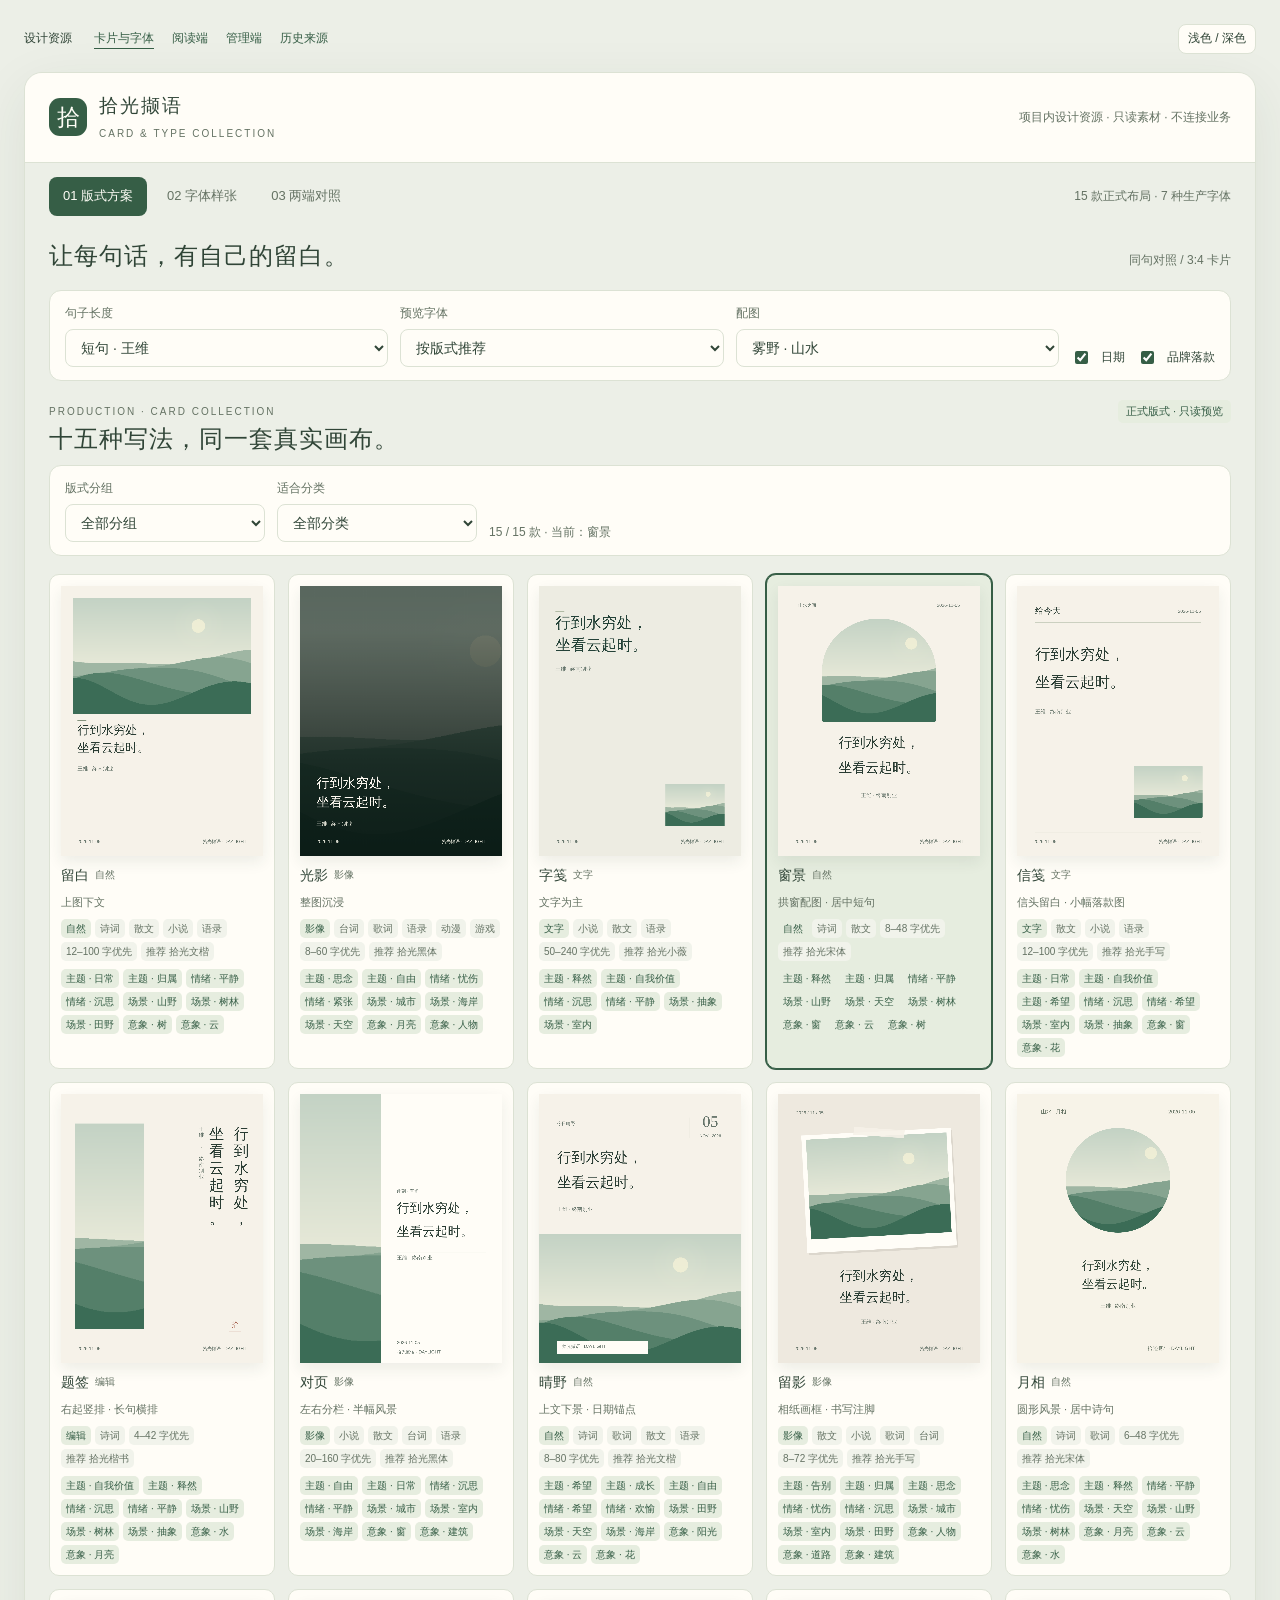
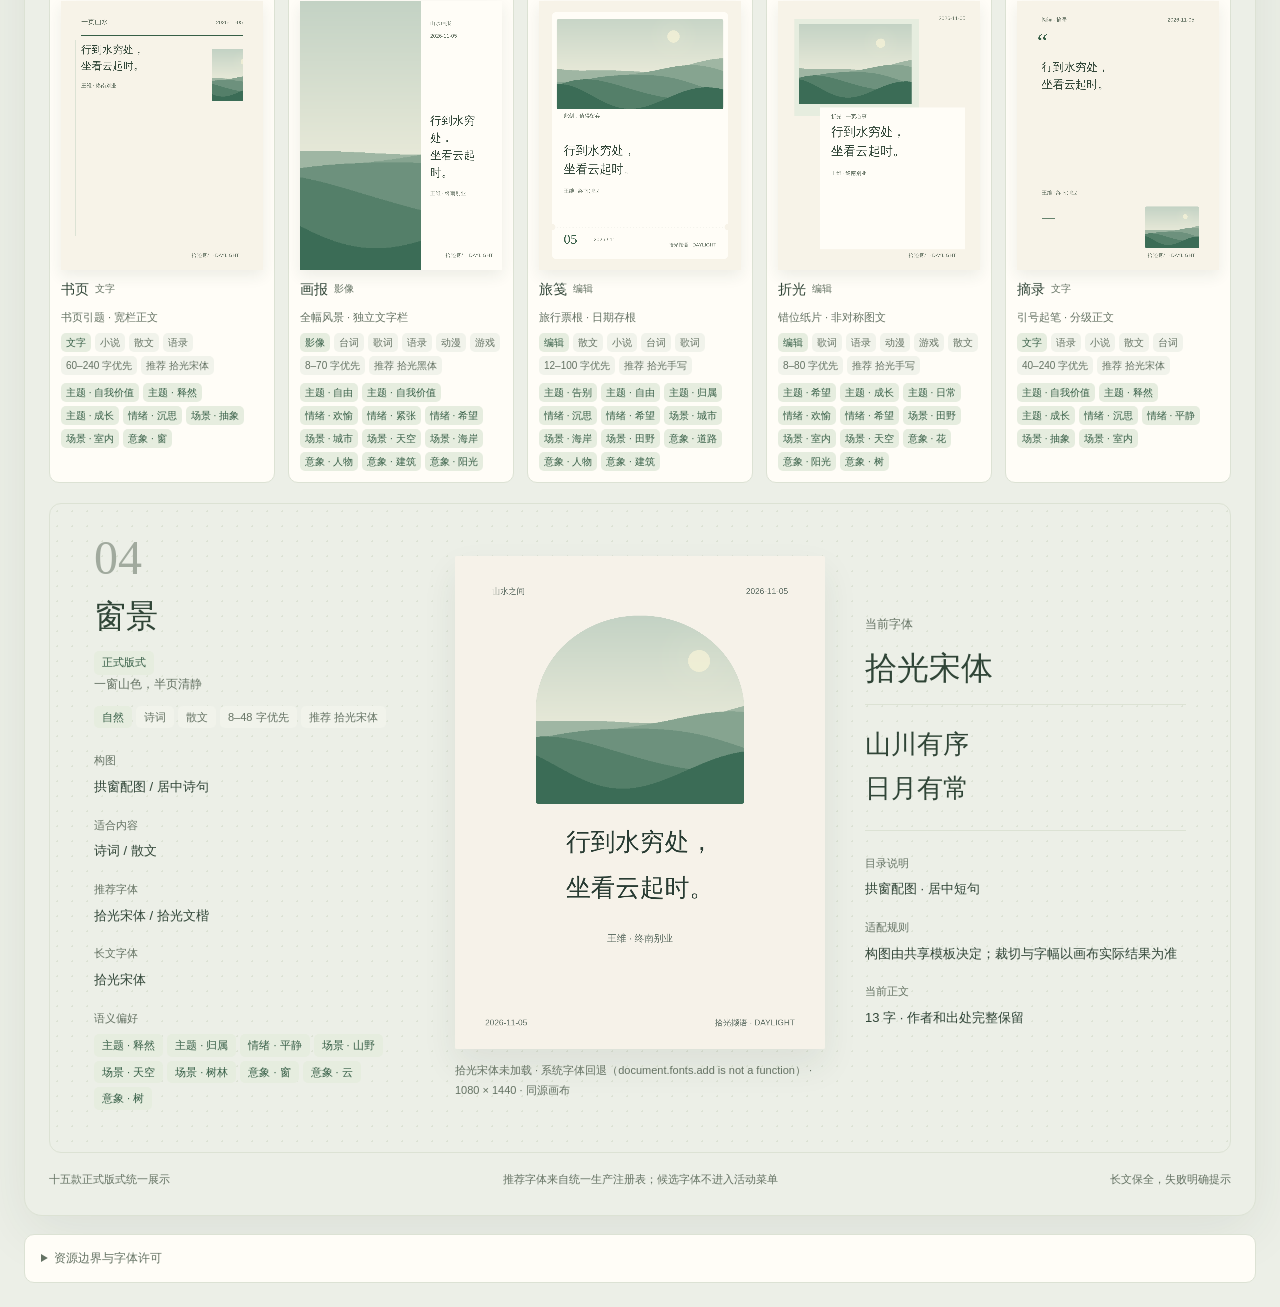
==== prototype/cards.html @ fc888579 "Public package 8187a8d56717ee8cdb8d5577cdbd2e4c9de4f782160671429668d35ee10bed91" ====
<!doctype html>
<html lang="zh-CN" data-theme="light">
<head>
<meta charset="utf-8">
<meta name="viewport" content="width=device-width,initial-scale=1">
<title>拾光撷语 · 卡片与字体设计资源</title>
<link rel="stylesheet" href="./shared/design.css">
<script type="module" src="./cards.js"></script>
</head>
<body>
<nav class="resource-nav" aria-label="项目设计资源"><strong>设计资源</strong><a href="./cards.html" aria-current="page">卡片与字体</a><a href="./reader.html">阅读端</a><a href="./studio.html">管理端</a><a href="#archive">历史来源</a><button class="theme-button" data-theme-toggle aria-pressed="false">浅色 / 深色</button></nav>
<main class="resource-frame" id="card-library">
<header class="resource-header"><div class="brand"><span class="mark" aria-hidden="true">拾</span><div><h1>拾光撷语</h1><small>CARD & TYPE COLLECTION</small></div></div><span class="caption">项目内设计资源 · 只读素材 · 不连接业务</span></header>
<nav class="resource-tabs" role="tablist" aria-label="卡片设计预览">
<button id="tab-layouts" type="button" role="tab" aria-selected="true" aria-controls="pane-layouts" data-pane="layouts">01 版式方案</button>
<button id="tab-fonts" type="button" role="tab" aria-selected="false" aria-controls="pane-fonts" data-pane="fonts">02 字体样张</button>
<button id="tab-sync" type="button" role="tab" aria-selected="false" aria-controls="pane-sync" data-pane="sync">03 两端对照</button>
<span class="caption" data-count>正在读取共享目录…</span>
</nav>
<section class="pane" id="pane-layouts" role="tabpanel" aria-labelledby="tab-layouts">
<div class="section-heading"><h2>让每句话，有自己的留白。</h2><span class="caption">同句对照 / 3:4 卡片</span></div>
<div class="toolbar"><label class="field">句子长度<select data-sample aria-label="版式预览句子"></select></label><label class="field">预览字体<select data-font aria-label="版式预览字体"></select></label><label class="field">配图<select data-art aria-label="版式预览配图"><option value="mist">雾野 · 山水</option><option value="sea">海风 · 晨光</option><option value="dusk">暮色 · 远山</option><optgroup label="共享图库（已审核）" data-art-library></optgroup></select></label><label class="row small"><input data-option="showDate" type="checkbox" checked>日期</label><label class="row small"><input data-option="showBrand" type="checkbox" checked>品牌落款</label></div>
<div class="section-heading collection-heading"><div><span class="eyebrow">PRODUCTION · CARD COLLECTION</span><h2>十五种写法，同一套真实画布。</h2></div><span class="tag">正式版式 · 只读预览</span></div>
<div class="toolbar collection-filters"><label class="field">版式分组<select data-group aria-label="按版式分组筛选"><option value="">全部分组</option><option value="text">文字</option><option value="nature">自然</option><option value="imagery">影像</option><option value="editorial">编辑</option></select></label><label class="field">适合分类<select data-category aria-label="按内容分类筛选"></select></label><span class="caption" data-collection-summary role="status"></span></div>
<div class="layout-overview" role="group" aria-label="全部正式卡片版式" data-layout-overview></div>
<div class="layout-stage"><section class="layout-spec" data-spec></section><figure><canvas class="preview-canvas" data-main-canvas width="1080" height="1440" role="img" aria-label="当前版式的同源画布预览"></canvas><figcaption class="preview-status" data-main-status role="status" aria-live="polite"></figcaption></figure><aside class="layout-spec" data-fit></aside></div>
<div class="note-strip"><span>十五款正式版式统一展示</span><span>推荐字体来自统一生产注册表；候选字体不进入活动菜单</span><span>长文保全，失败明确提示</span></div>
</section>
<section class="pane" id="pane-fonts" role="tabpanel" aria-labelledby="tab-fonts" hidden>
<div class="section-heading"><h2>字体不求多，气质要分明。</h2><span class="caption" data-font-count>原有字体与本轮新增</span></div>
<div class="font-grid" data-font-grid></div><p class="preview-status" data-sample-status role="status" aria-live="polite">正在加载统一生产 TTF 字样…</p>
<div class="notice">生产TTF随附完整 OFL 许可和版权。禁止单独售卖字体；再分发须附许可，改作字体须遵守保留名称条件。字体样张与卡片预览使用同一生产资源，加载失败与缺字回退会明确提示。</div>
</section>
<section class="pane" id="pane-sync" role="tabpanel" aria-labelledby="tab-sync" hidden>
<div class="section-heading"><h2>一套参数，放到两端看。</h2><span class="caption">同一句 · 同一版式 · 同一字体</span></div>
<div class="sync-grid"><section class="sync-admin"><div class="sync-head"><strong>内容工作台 / 卡片详情</strong><span class="muted">设计态 · 内存预览</span></div><div class="sync-body"><figure><canvas class="preview-canvas" data-admin-canvas width="1080" height="1440" role="img" aria-label="管理端同源卡片预览"></canvas><figcaption class="preview-status" data-admin-status role="status"></figcaption></figure><div class="sync-options"><div class="inspector-tabs"><span>内容</span><span class="active">版式</span><span>配图</span><span>标签</span></div><label class="field">卡片版式<select data-layout aria-label="同步预览版式"></select></label><label class="field">字体<select data-font aria-label="同步预览字体"></select></label><label class="field">句子<select data-sample aria-label="同步预览句子"></select></label><label class="field">配图<select data-art aria-label="同步预览配图"><option value="mist">雾野 · 山水</option><option value="sea">海风 · 晨光</option><option value="dusk">暮色 · 远山</option><optgroup label="共享图库（已审核）" data-art-library></optgroup></select></label><p class="caption" data-pairing></p></div></div><div class="sync-footer"><span>同一浏览器绘图器 · 不代替真机验收</span><a href="./reader.html">打开完整阅读端设计 →</a></div></section><section><div class="sync-phone"><div class="phone-top"><span>09:41</span><span aria-hidden="true">▥　▰</span></div><div class="row between"><span class="phone-brand">拾光撷语</span><span class="capsule" aria-label="微信菜单示意">···　◉</span></div><canvas class="preview-canvas" data-reader-canvas width="1080" height="1440" role="img" aria-label="阅读端制卡同源预览"></canvas><p class="caption">制卡面板效果对照</p><div class="row between"><a href="./reader.html?sheet=dates">翻到某一天</a><a href="./reader.html?sheet=export">保存卡片</a></div></div><p class="preview-status" data-reader-status role="status"></p></section></div>
</section>
<p class="notice" id="load-error" role="alert" hidden></p>
</main>
<footer class="archive-note" id="archive"><details><summary>资源边界与字体许可</summary><p>版式、活动字体与批准配图来自统一清单。字体样张和卡片预览使用同一生产TTF字节；许可入口随字体清单生成。候选字体、历史WOFF样张和提案保留在本地归档，不进入公开活动包。</p><p>所有交互只改变页面内存；不连接后台，不包含账号设置或私有来源路径，也不执行真实发布。实际导出仍需在小程序和后台分别验收。</p></details></footer>
</body>
</html>
---- prototype/shared/design.css ----
:root{color-scheme:light;--page:#ecefe7;--panel:#fffdf7;--paper:#f7f3e8;--soft:#f1f3eb;--ink:#304537;--sub:#647263;--line:#dce2d4;--green:#365e46;--on:#fffef7;--tint:#e6eddf;--seal:#9b5645;--shadow:#29402e15;font-family:-apple-system,BlinkMacSystemFont,"Segoe UI","Microsoft YaHei",sans-serif;color:var(--ink);background:var(--page)}:root[data-theme=dark]{color-scheme:dark;--page:#17211c;--panel:#26342b;--paper:#2d392f;--soft:#304033;--ink:#e3e9da;--sub:#b8c5b1;--line:#4b5b4b;--green:#b4d0ae;--on:#203c2a;--tint:#374c37;--seal:#e9b298;--shadow:#00000040}*{box-sizing:border-box}[hidden]{display:none!important}body{margin:0;padding:24px;font-size:14px;line-height:1.6}h1,h2,h3,p,figure{margin:0}button,input,select,textarea{font:inherit;color:inherit}button,a,input,select,textarea{touch-action:manipulation}button{cursor:pointer}button:disabled{cursor:not-allowed;opacity:.55}a{color:var(--green)}button:focus-visible,a:focus-visible,input:focus-visible,textarea:focus-visible,select:focus-visible,summary:focus-visible{outline:2px solid var(--green);outline-offset:3px}button,input,select,textarea{border:1px solid var(--line);border-radius:8px;background:var(--panel)}button{padding:8px 13px;min-height:37px}input,select,textarea{padding:9px 11px;min-width:0}textarea{resize:vertical;line-height:1.8;width:100%}input[type=checkbox]{accent-color:var(--green)}.primary{background:var(--green);border-color:var(--green);color:var(--on)}.quiet{border-color:transparent;background:transparent;color:var(--green)}.muted,.caption{color:var(--sub);font-size:12px}.small{font-size:12px}.eyebrow{font-size:10px;letter-spacing:2px;color:var(--sub)}.row{display:flex;gap:10px;align-items:center;flex-wrap:wrap}.between{justify-content:space-between}.field{display:grid;gap:6px;color:var(--sub);font-size:12px;min-width:0}.field input,.field textarea,.field select{color:var(--ink);width:100%;font-size:14px}.field-pair{display:grid;grid-template-columns:1fr 1fr;gap:12px}.tag{display:inline-flex;padding:3px 8px;border-radius:5px;background:var(--tint);color:var(--green);font-size:11px}.tag.historical{background:var(--soft);color:var(--sub)}.resource-nav{display:flex;gap:18px;align-items:center;flex-wrap:wrap;max-width:1440px;margin:0 auto 18px;font-size:12px}.resource-nav strong{font-weight:500;margin-right:4px}.resource-nav a{text-decoration:none}.resource-nav a[aria-current=page]{text-decoration:underline;text-underline-offset:6px}.resource-nav .theme-button{margin-left:auto;font-size:12px;min-height:30px;padding:3px 9px}.resource-frame{max-width:1440px;margin:0 auto;border:1px solid var(--line);border-radius:18px;background:var(--page);overflow:hidden;box-shadow:0 16px 55px var(--shadow)}.resource-header{display:flex;justify-content:space-between;align-items:center;gap:18px;flex-wrap:wrap;padding:18px 24px;background:var(--panel);border-bottom:1px solid var(--line)}.brand{display:flex;gap:12px;align-items:center}.mark{width:38px;height:38px;display:grid;place-items:center;border-radius:11px;background:var(--green);color:var(--on);font:23px Georgia,"SimSun",serif}.brand h1{font-size:19px;letter-spacing:2px;font-weight:500}.brand small{font-size:10px;letter-spacing:2px;color:var(--sub)}.resource-tabs{display:flex;gap:6px;align-items:center;padding:14px 24px 0;flex-wrap:wrap}.resource-tabs button{background:transparent;border-color:transparent;color:var(--sub);font-size:13px}.resource-tabs button[aria-selected=true]{background:var(--green);color:var(--on)}.resource-tabs .caption{margin-left:auto}.pane{padding:22px 24px 26px}.section-heading{display:flex;align-items:baseline;justify-content:space-between;gap:14px;flex-wrap:wrap;margin-bottom:16px}.section-heading h2{font:500 24px/1.5 Georgia,"Songti SC","SimSun",serif;letter-spacing:1px}.toolbar{display:flex;align-items:end;gap:12px;flex-wrap:wrap;padding:13px 15px;margin:0 0 18px;border:1px solid var(--line);border-radius:12px;background:var(--panel)}.toolbar .field{flex:1 1 160px}.layout-choices{display:flex;gap:7px;flex-wrap:wrap;margin-bottom:16px}.layout-choices button{display:flex;align-items:center;gap:7px;padding:7px 11px;font-size:13px}.layout-choices button[aria-pressed=true]{border-color:var(--green);background:var(--tint);box-shadow:0 0 0 1px var(--green)}.layout-choices small{font-size:10px;color:var(--sub)}.layout-stage{display:grid;grid-template-columns:minmax(180px,1fr) minmax(240px,370px) minmax(180px,1fr);gap:40px;align-items:center;padding:30px 44px;background-image:radial-gradient(var(--line) 1px,transparent 1px);background-size:15px 15px;min-height:590px;border:1px solid var(--line);border-radius:12px}.spec-index{font:48px/1 Georgia,serif;color:var(--sub);opacity:.55}.layout-spec h3{font:32px/1.5 Georgia,"SimSun",serif;margin:10px 0}.layout-spec dl{display:grid;gap:7px;margin:24px 0 0}.layout-spec dt{font-size:11px;color:var(--sub)}.layout-spec dd{margin:0 0 12px;font-size:13px}.preview-canvas{display:block;width:100%;height:auto;aspect-ratio:3/4;background:var(--paper);box-shadow:0 16px 35px var(--shadow);border-radius:2px}.preview-canvas[data-render-state=error]{outline:1px dashed var(--seal)}.preview-status{font-size:11px;color:var(--sub);line-height:1.8;margin-top:12px;min-height:20px;overflow-wrap:anywhere}.spec-font{font:26px/1.7 Georgia,"SimSun",serif;padding:18px 0;border-block:1px solid var(--line);margin:12px 0 20px}.note-strip{display:flex;gap:22px;justify-content:space-between;flex-wrap:wrap;font-size:11px;color:var(--sub);margin-top:18px}.font-grid{display:grid;grid-template-columns:repeat(2,minmax(0,1fr));gap:16px}.font-tile{display:block;text-align:left;background:var(--panel);border:1px solid var(--line);border-radius:12px;padding:20px 22px}.font-tile.selected{border-color:var(--green);background:var(--tint)}.font-title{display:flex;justify-content:space-between;align-items:center;gap:10px}.font-title h3{font-size:16px;font-weight:500}.font-line{font-size:29px;line-height:1.8;margin:18px 0}.font-bottom{display:flex;gap:12px;align-items:center;justify-content:space-between;flex-wrap:wrap}.font-bottom button{font-size:12px}.sync-grid{display:grid;grid-template-columns:minmax(0,1.6fr) minmax(280px,.8fr);gap:25px;align-items:start}.sync-admin{background:var(--panel);border:1px solid var(--line);border-radius:13px;overflow:hidden}.sync-head,.sync-footer{display:flex;align-items:center;justify-content:space-between;gap:10px;padding:14px 18px;border-bottom:1px solid var(--line);font-size:12px}.sync-footer{border-bottom:0;border-top:1px solid var(--line)}.sync-body{padding:22px;display:grid;grid-template-columns:minmax(200px,1fr) minmax(160px,.85fr);gap:24px}.sync-options{display:grid;gap:15px;align-content:start}.inspector-tabs{display:flex;gap:20px;font-size:12px;padding:0 0 11px;border-bottom:1px solid var(--line)}.inspector-tabs .active{color:var(--green);text-decoration:underline;text-underline-offset:13px}.sync-phone{max-width:320px;margin:auto;background:var(--panel);border:1px solid var(--line);padding:15px 18px 20px;border-radius:28px;box-shadow:0 14px 35px var(--shadow)}.sync-phone .preview-canvas{margin:22px 0 14px}.phone-top{display:flex;justify-content:space-between;align-items:center;font-size:11px;margin-bottom:18px}.phone-brand{font:16px Georgia,"SimSun",serif;letter-spacing:2px}.capsule{border:1px solid var(--line);border-radius:20px;padding:0 9px;font-size:14px}.archive-note{max-width:1440px;margin:18px auto 0;font-size:12px;color:var(--sub)}.archive-note details{padding:14px 16px;background:var(--panel);border:1px solid var(--line);border-radius:10px}.archive-note p,.archive-note ul{margin:10px 0}.archive-note code{font-size:11px;overflow-wrap:anywhere}.notice{padding:12px 14px;background:var(--soft);border-left:3px solid var(--green);font-size:12px;color:var(--sub);border-radius:4px}.sr-only{position:absolute;width:1px;height:1px;padding:0;margin:-1px;overflow:hidden;clip:rect(0,0,0,0);white-space:nowrap;border:0}dialog{color:var(--ink);background:var(--panel);border:1px solid var(--line);border-radius:18px;padding:24px;max-width:540px;width:calc(100% - 32px)}dialog::backdrop{background:#14291c66;backdrop-filter:blur(3px)}dialog h2{font-size:20px;font-weight:500}dialog .dialog-body{display:grid;gap:16px;margin-top:20px}dialog .dialog-footer{display:flex;justify-content:flex-end;gap:8px;padding-top:18px;margin-top:18px;border-top:1px solid var(--line)}@media(max-width:1000px){.layout-stage{gap:20px;padding:24px;grid-template-columns:1fr minmax(240px,330px) 1fr}.sync-grid{grid-template-columns:1fr}.sync-phone{max-width:340px}.sync-body{grid-template-columns:1fr 1fr}.layout-spec h3{font-size:27px}}@media(max-width:760px){body{padding:12px}.resource-nav{gap:12px}.resource-header{padding:16px}.resource-tabs{padding-inline:16px}.pane{padding:18px 16px}.layout-stage{grid-template-columns:1fr;padding:18px;gap:18px}.layout-stage figure{width:100%;max-width:340px;margin:auto}.layout-spec:first-child{display:flex;align-items:center;flex-wrap:wrap;gap:12px}.layout-spec h3{margin:0}.layout-spec:first-child dl,.layout-spec:last-child{display:none}.spec-index{font-size:28px}.layout-stage{min-height:0}.font-grid{grid-template-columns:1fr}.resource-tabs .caption{width:100%;margin:0;padding:7px 0}.font-line{font-size:25px}}@media(max-width:480px){.sync-body{grid-template-columns:1fr}.sync-body figure{max-width:290px;width:100%;margin:auto}.field-pair{grid-template-columns:1fr}.note-strip{gap:8px}.resource-nav .theme-button{margin-left:0}.layout-choices{gap:5px}.layout-choices button{padding:6px 8px}}@media(pointer:coarse){button{min-height:44px}input,select,textarea{font-size:16px!important}}@media(prefers-reduced-motion:reduce){*{scroll-behavior:auto!important;transition:none!important}}
.collection-heading{margin-top:4px;margin-bottom:8px}.layout-overview{display:grid;grid-template-columns:repeat(5,minmax(0,1fr));gap:13px;margin:14px 0 20px}.layout-card{display:flex;flex-direction:column;gap:8px;text-align:left;padding:11px;background:var(--panel);border:1px solid var(--line);border-radius:10px;min-width:0}.layout-card canvas{display:block;width:100%;height:auto;aspect-ratio:3/4;box-shadow:0 6px 14px var(--shadow)}.layout-card canvas[data-render-state=error]{outline:1px dashed var(--seal)}.layout-card[aria-pressed=true]{border-color:var(--green);background:var(--tint);box-shadow:0 0 0 1px var(--green)}.layout-card-title{display:flex;align-items:center;justify-content:space-between;gap:6px;font-size:14px}.layout-card-title small{font-size:10px;color:var(--sub)}.layout-card .caption{font-size:11px;line-height:1.5}.metadata-chips{display:flex;flex-wrap:wrap;gap:4px;line-height:1.5;overflow-wrap:anywhere}.layout-card .tag{font-size:10px;padding:2px 5px}.layout-spec>.metadata-chips{margin-top:12px}.collection-filters .field{flex:0 1 200px}@media(max-width:1000px){.layout-overview{grid-template-columns:repeat(3,minmax(0,1fr))}}@media(max-width:760px){.layout-spec:first-child dl{display:grid;width:100%;margin-top:0}.layout-spec:last-child{display:block}.layout-spec:first-child>.metadata-chips{width:100%;margin-top:0}}@media(max-width:480px){.layout-overview{grid-template-columns:repeat(2,minmax(0,1fr));gap:9px}.layout-card-title{flex-wrap:wrap}.layout-card{padding:9px}}
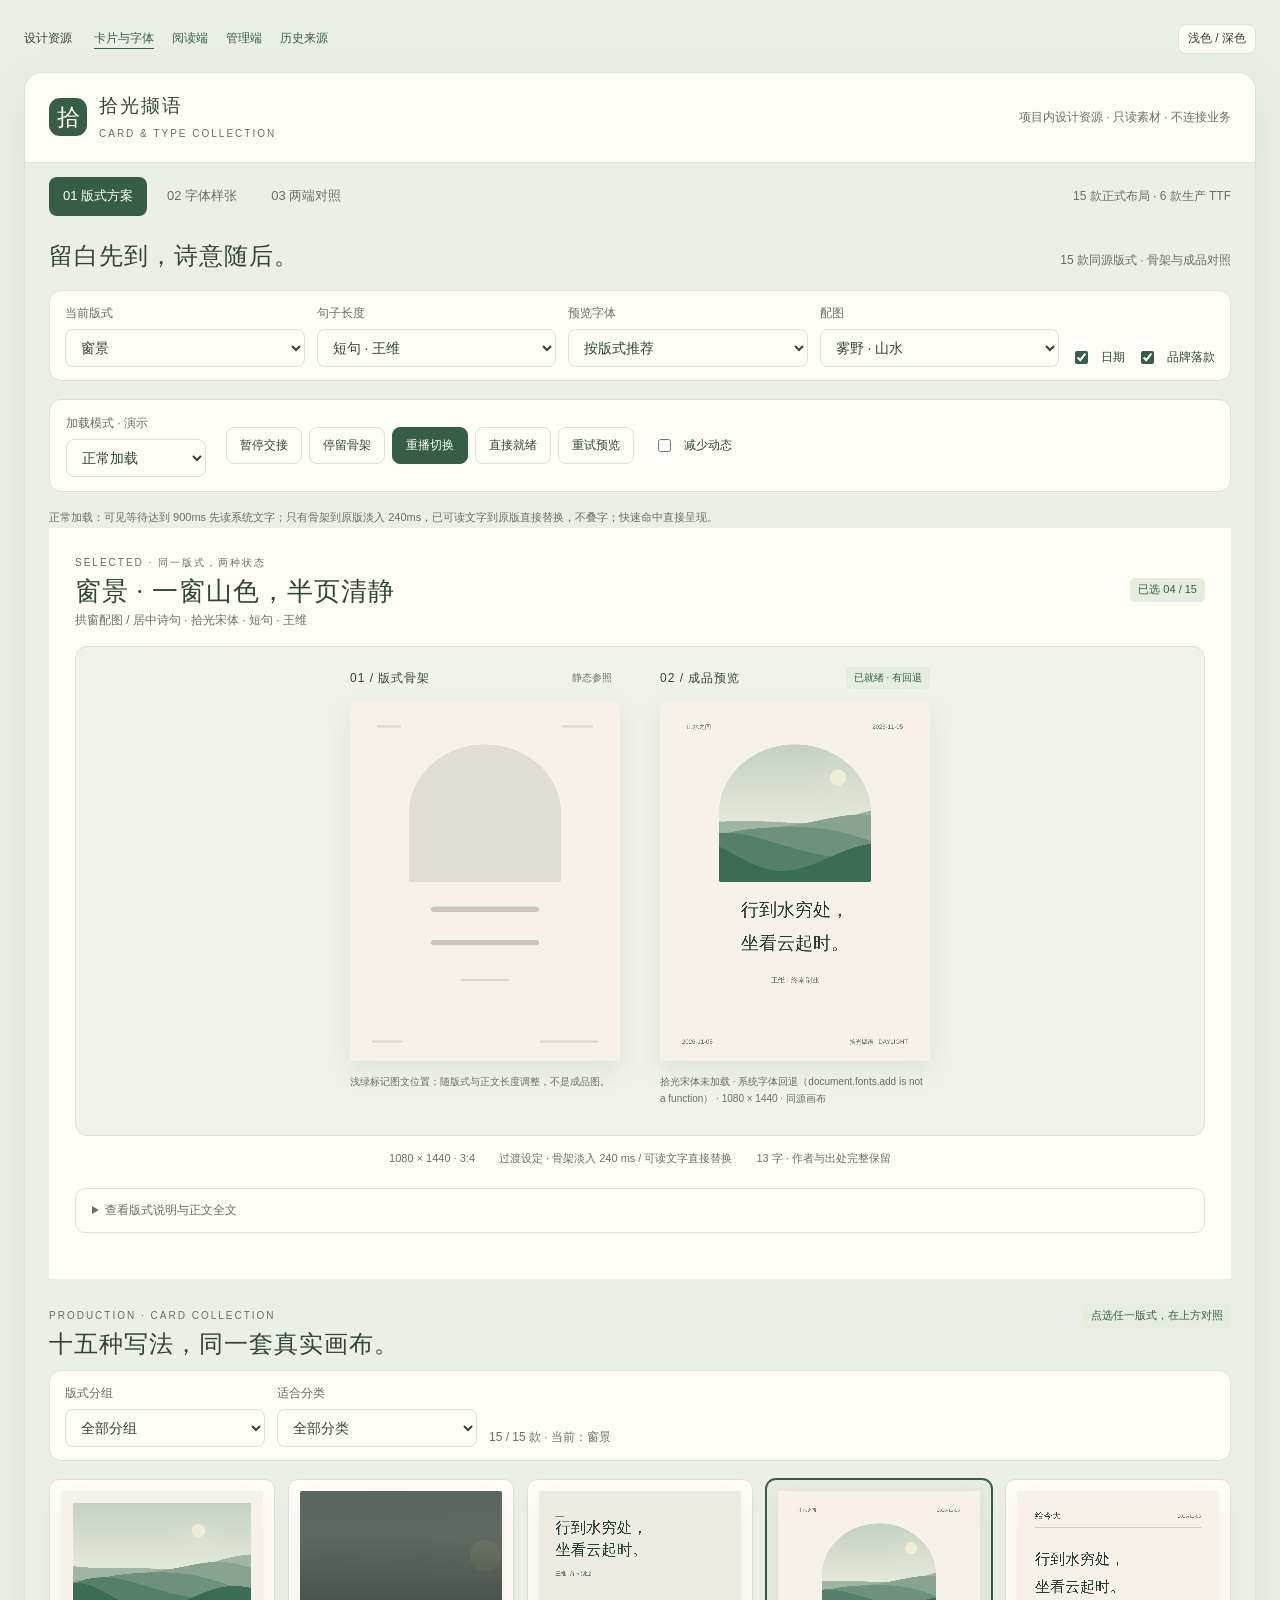
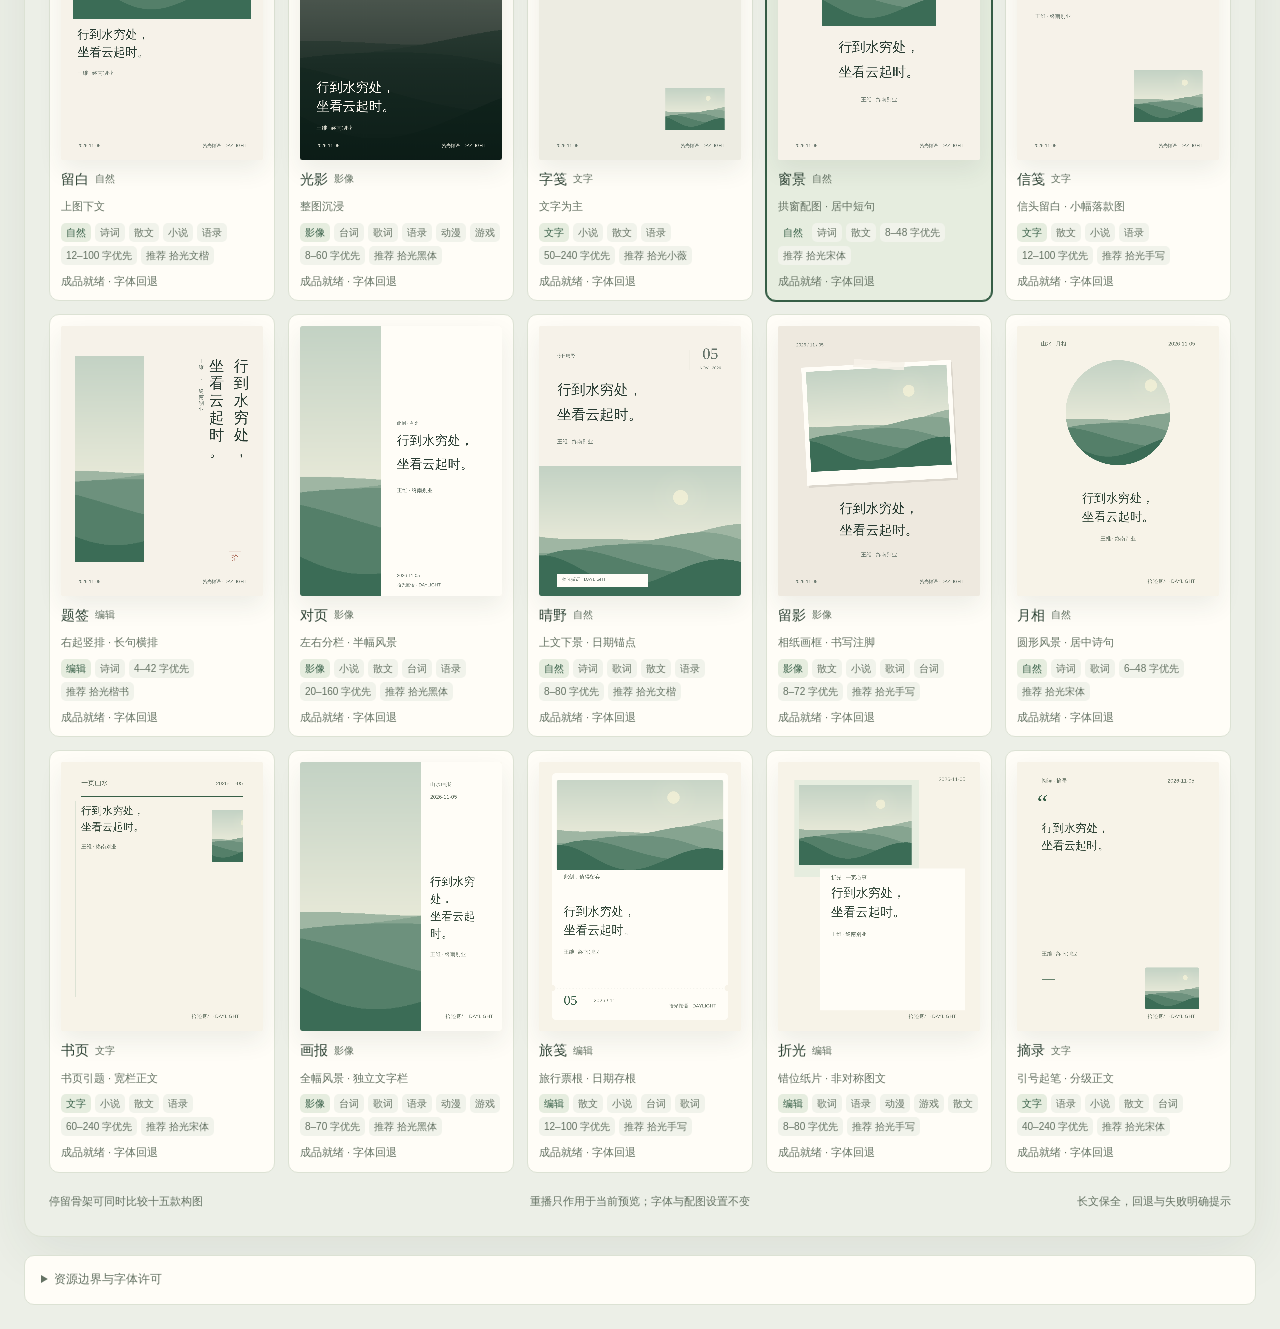
==== commit 858b8c7f: "Public package dede981c2a8cfd982c8347b574493f27ea2f1713855cd9ece10de0bc0788b172" ====
--- a/prototype/cards.html
+++ b/prototype/cards.html
@@ -18,13 +18,28 @@
 <span class="caption" data-count>正在读取共享目录…</span>
 </nav>
 <section class="pane" id="pane-layouts" role="tabpanel" aria-labelledby="tab-layouts">
-<div class="section-heading"><h2>让每句话，有自己的留白。</h2><span class="caption">同句对照 / 3:4 卡片</span></div>
-<div class="toolbar"><label class="field">句子长度<select data-sample aria-label="版式预览句子"></select></label><label class="field">预览字体<select data-font aria-label="版式预览字体"></select></label><label class="field">配图<select data-art aria-label="版式预览配图"><option value="mist">雾野 · 山水</option><option value="sea">海风 · 晨光</option><option value="dusk">暮色 · 远山</option><optgroup label="共享图库（已审核）" data-art-library></optgroup></select></label><label class="row small"><input data-option="showDate" type="checkbox" checked>日期</label><label class="row small"><input data-option="showBrand" type="checkbox" checked>品牌落款</label></div>
-<div class="section-heading collection-heading"><div><span class="eyebrow">PRODUCTION · CARD COLLECTION</span><h2>十五种写法，同一套真实画布。</h2></div><span class="tag">正式版式 · 只读预览</span></div>
-<div class="toolbar collection-filters"><label class="field">版式分组<select data-group aria-label="按版式分组筛选"><option value="">全部分组</option><option value="text">文字</option><option value="nature">自然</option><option value="imagery">影像</option><option value="editorial">编辑</option></select></label><label class="field">适合分类<select data-category aria-label="按内容分类筛选"></select></label><span class="caption" data-collection-summary role="status"></span></div>
+<div class="section-heading"><h2>留白先到，诗意随后。</h2><span class="caption">15 款同源版式 · 骨架与成品对照</span></div>
+<div class="toolbar"><label class="field">当前版式<select data-layout aria-label="版式预览模板"></select></label><label class="field">句子长度<select data-sample aria-label="版式预览句子"></select></label><label class="field">预览字体<select data-font aria-label="版式预览字体"></select></label><label class="field">配图<select data-art aria-label="版式预览配图"><option value="mist">雾野 · 山水</option><option value="sea">海风 · 晨光</option><option value="dusk">暮色 · 远山</option><optgroup label="共享图库（已审核）" data-art-library></optgroup></select></label><label class="row small"><input data-option="showDate" type="checkbox" checked>日期</label><label class="row small"><input data-option="showBrand" type="checkbox" checked>品牌落款</label></div>
+<div class="loading-demo-controls" role="group" aria-label="加载体验演示" aria-describedby="loading-mode-note">
+  <label class="field">加载模式 · 演示<select data-loading-mode aria-label="加载演示模式"><option value="auto">正常加载</option><option value="slow">慢速等待 · 演示</option><option value="error">失败状态 · 演示</option></select></label>
+  <div class="loading-demo-actions"><button type="button" data-loading-action="pause" aria-pressed="false" aria-controls="selected-preview">暂停交接</button><button type="button" data-loading-action="hold" aria-pressed="false" aria-controls="selected-preview">停留骨架</button><button type="button" class="primary" data-loading-action="replay" aria-controls="selected-preview">重播切换</button><button type="button" data-loading-action="instant" aria-pressed="false" aria-controls="selected-preview">直接就绪</button><button type="button" data-loading-action="retry" aria-controls="selected-preview" hidden>重试预览</button></div>
+  <label class="row small"><input type="checkbox" data-reduce-motion>减少动态</label>
+</div>
+<p class="loading-mode-note" id="loading-mode-note" data-loading-note>演示仅改变显示时机，不模拟网速；真实字体与图片仍由共享绘图器加载。</p>
+<section class="loading-stage" id="selected-preview" aria-labelledby="loading-selected-title">
+  <div class="loading-selected-heading"><div><span class="eyebrow">SELECTED · 同一版式，两种状态</span><h3 id="loading-selected-title" data-selected-title tabindex="-1">正在读取版式…</h3><p class="caption" data-selected-description></p></div><span class="tag" data-selected-index>当前选中</span></div>
+  <div class="loading-comparison">
+    <figure class="loading-example"><figcaption class="loading-example-head"><strong class="loading-example-label">01 / 版式骨架</strong><span class="tag historical">静态参照</span></figcaption><div data-skeleton-preview role="img" aria-label="当前版式的静态骨架参考" aria-describedby="skeleton-preview-note"></div><p class="preview-status" id="skeleton-preview-note">浅绿标记图文位置；随版式与正文长度调整，不是成品图。</p></figure>
+    <figure class="loading-example"><figcaption class="loading-example-head"><strong class="loading-example-label">02 / 成品预览</strong><span class="tag" data-playback-state>等待加载</span></figcaption><div data-main-preview></div><p class="preview-status" id="main-preview-status" data-main-status role="status" aria-live="polite"></p></figure>
+  </div>
+  <div class="loading-metrics" role="group" aria-label="本次预览设置，非性能测量"><span>1080 × 1440 · 3:4</span><span data-transition-note>过渡设定 · 骨架淡入 240 ms / 可读文字直接替换</span><span data-text-count></span></div>
+  <details class="loading-details"><summary>查看版式说明与正文全文</summary><div class="loading-details-grid"><section class="layout-spec" data-spec></section><section class="layout-spec" data-fit></section></div></details>
+</section>
+<div class="section-heading collection-heading"><div><span class="eyebrow">PRODUCTION · CARD COLLECTION</span><h2>十五种写法，同一套真实画布。</h2></div><span class="tag">点选任一版式，在上方对照</span></div>
+<div class="toolbar collection-filters"><label class="field">版式分组<select data-group aria-label="按版式分组筛选"><option value="">全部分组</option><option value="text">文字</option><option value="nature">自然</option><option value="imagery">影像</option><option value="editorial">编辑</option></select></label><label class="field">适合分类<select data-category aria-label="按内容分类筛选"></select></label><span class="caption" data-collection-summary role="status"></span><button type="button" class="quiet" data-clear-filters hidden>清除筛选</button></div>
 <div class="layout-overview" role="group" aria-label="全部正式卡片版式" data-layout-overview></div>
-<div class="layout-stage"><section class="layout-spec" data-spec></section><figure><canvas class="preview-canvas" data-main-canvas width="1080" height="1440" role="img" aria-label="当前版式的同源画布预览"></canvas><figcaption class="preview-status" data-main-status role="status" aria-live="polite"></figcaption></figure><aside class="layout-spec" data-fit></aside></div>
-<div class="note-strip"><span>十五款正式版式统一展示</span><span>推荐字体来自统一生产注册表；候选字体不进入活动菜单</span><span>长文保全，失败明确提示</span></div>
+<p class="notice" data-collection-empty hidden>没有符合这组筛选的版式。清除筛选即可继续查看全部 15 款；当前选中的预览保持不变。</p>
+<div class="note-strip"><span>停留骨架可同时比较十五款构图</span><span>重播只作用于当前预览；字体与配图设置不变</span><span>长文保全，回退与失败明确提示</span></div>
 </section>
 <section class="pane" id="pane-fonts" role="tabpanel" aria-labelledby="tab-fonts" hidden>
 <div class="section-heading"><h2>字体不求多，气质要分明。</h2><span class="caption" data-font-count>原有字体与本轮新增</span></div>
@@ -33,7 +48,8 @@
 </section>
 <section class="pane" id="pane-sync" role="tabpanel" aria-labelledby="tab-sync" hidden>
 <div class="section-heading"><h2>一套参数，放到两端看。</h2><span class="caption">同一句 · 同一版式 · 同一字体</span></div>
-<div class="sync-grid"><section class="sync-admin"><div class="sync-head"><strong>内容工作台 / 卡片详情</strong><span class="muted">设计态 · 内存预览</span></div><div class="sync-body"><figure><canvas class="preview-canvas" data-admin-canvas width="1080" height="1440" role="img" aria-label="管理端同源卡片预览"></canvas><figcaption class="preview-status" data-admin-status role="status"></figcaption></figure><div class="sync-options"><div class="inspector-tabs"><span>内容</span><span class="active">版式</span><span>配图</span><span>标签</span></div><label class="field">卡片版式<select data-layout aria-label="同步预览版式"></select></label><label class="field">字体<select data-font aria-label="同步预览字体"></select></label><label class="field">句子<select data-sample aria-label="同步预览句子"></select></label><label class="field">配图<select data-art aria-label="同步预览配图"><option value="mist">雾野 · 山水</option><option value="sea">海风 · 晨光</option><option value="dusk">暮色 · 远山</option><optgroup label="共享图库（已审核）" data-art-library></optgroup></select></label><p class="caption" data-pairing></p></div></div><div class="sync-footer"><span>同一浏览器绘图器 · 不代替真机验收</span><a href="./reader.html">打开完整阅读端设计 →</a></div></section><section><div class="sync-phone"><div class="phone-top"><span>09:41</span><span aria-hidden="true">▥　▰</span></div><div class="row between"><span class="phone-brand">拾光撷语</span><span class="capsule" aria-label="微信菜单示意">···　◉</span></div><canvas class="preview-canvas" data-reader-canvas width="1080" height="1440" role="img" aria-label="阅读端制卡同源预览"></canvas><p class="caption">制卡面板效果对照</p><div class="row between"><a href="./reader.html?sheet=dates">翻到某一天</a><a href="./reader.html?sheet=export">保存卡片</a></div></div><p class="preview-status" data-reader-status role="status"></p></section></div>
+<p class="notice">留白、光影、字笺与其余 12 款阅读预览统一使用正式 1080 × 1440 同源画布，仅整卡等比缩放，不另做 DOM 自适应排版。对齐需保持正文、配图、版式、字体与日期/落款选项一致；每日保存入口默认版式和字体跟随当前卡片，不再由历史字体偏好覆盖，日期/品牌选项仍沿用，面板内主动选择其他设置不属于同输入对照。保存仍在原卡下拼接独立 1080 × 360 固定码区，合计 1080 × 1800，只比较前 1080 × 1440 卡片区。这里是浏览器同源对照，不是小程序、手机或全款验收结论。</p>
+<div class="sync-grid"><section class="sync-admin"><div class="sync-head"><strong>内容工作台 / 卡片详情</strong><span class="muted">设计态 · 内存预览</span></div><div class="sync-body"><figure><canvas class="preview-canvas" data-admin-canvas width="1080" height="1440" role="img" aria-label="管理端同源卡片预览"></canvas><figcaption class="preview-status" data-admin-status role="status"></figcaption></figure><div class="sync-options"><div class="inspector-tabs"><span>内容</span><span class="active">版式</span><span>配图</span><span>标签</span></div><label class="field">卡片版式<select data-layout aria-label="同步预览版式"></select></label><label class="field">字体<select data-font aria-label="同步预览字体"></select></label><label class="field">句子<select data-sample aria-label="同步预览句子"></select></label><label class="field">配图<select data-art aria-label="同步预览配图"><option value="mist">雾野 · 山水</option><option value="sea">海风 · 晨光</option><option value="dusk">暮色 · 远山</option><optgroup label="共享图库（已审核）" data-art-library></optgroup></select></label><p class="caption" data-pairing></p></div></div><div class="sync-footer"><span>同一浏览器绘图器 · 不代替真机验收</span><a href="./reader.html">打开完整阅读端设计 →</a></div></section><section><div class="sync-phone"><div class="phone-top"><span>09:41</span><span aria-hidden="true">▥　▰</span></div><div class="row between"><span class="phone-brand">拾光撷语</span><span class="capsule" aria-label="微信菜单示意">···　◉</span></div><canvas class="preview-canvas" data-reader-canvas width="1080" height="1440" role="img" aria-label="阅读端同源卡片预览"></canvas><p class="caption">阅读原卡区 · 1080 × 1440，不含保存码区</p><div class="row between"><a href="./reader.html?sheet=dates">翻到某一天</a><a href="./reader.html?sheet=export">保存卡片</a></div></div><p class="preview-status" data-reader-status role="status"></p></section></div>
 </section>
 <p class="notice" id="load-error" role="alert" hidden></p>
 </main>
--- a/prototype/shared/design.css
+++ b/prototype/shared/design.css
@@ -1,2 +1,3 @@
 :root{color-scheme:light;--page:#ecefe7;--panel:#fffdf7;--paper:#f7f3e8;--soft:#f1f3eb;--ink:#304537;--sub:#647263;--line:#dce2d4;--green:#365e46;--on:#fffef7;--tint:#e6eddf;--seal:#9b5645;--shadow:#29402e15;font-family:-apple-system,BlinkMacSystemFont,"Segoe UI","Microsoft YaHei",sans-serif;color:var(--ink);background:var(--page)}:root[data-theme=dark]{color-scheme:dark;--page:#17211c;--panel:#26342b;--paper:#2d392f;--soft:#304033;--ink:#e3e9da;--sub:#b8c5b1;--line:#4b5b4b;--green:#b4d0ae;--on:#203c2a;--tint:#374c37;--seal:#e9b298;--shadow:#00000040}*{box-sizing:border-box}[hidden]{display:none!important}body{margin:0;padding:24px;font-size:14px;line-height:1.6}h1,h2,h3,p,figure{margin:0}button,input,select,textarea{font:inherit;color:inherit}button,a,input,select,textarea{touch-action:manipulation}button{cursor:pointer}button:disabled{cursor:not-allowed;opacity:.55}a{color:var(--green)}button:focus-visible,a:focus-visible,input:focus-visible,textarea:focus-visible,select:focus-visible,summary:focus-visible{outline:2px solid var(--green);outline-offset:3px}button,input,select,textarea{border:1px solid var(--line);border-radius:8px;background:var(--panel)}button{padding:8px 13px;min-height:37px}input,select,textarea{padding:9px 11px;min-width:0}textarea{resize:vertical;line-height:1.8;width:100%}input[type=checkbox]{accent-color:var(--green)}.primary{background:var(--green);border-color:var(--green);color:var(--on)}.quiet{border-color:transparent;background:transparent;color:var(--green)}.muted,.caption{color:var(--sub);font-size:12px}.small{font-size:12px}.eyebrow{font-size:10px;letter-spacing:2px;color:var(--sub)}.row{display:flex;gap:10px;align-items:center;flex-wrap:wrap}.between{justify-content:space-between}.field{display:grid;gap:6px;color:var(--sub);font-size:12px;min-width:0}.field input,.field textarea,.field select{color:var(--ink);width:100%;font-size:14px}.field-pair{display:grid;grid-template-columns:1fr 1fr;gap:12px}.tag{display:inline-flex;padding:3px 8px;border-radius:5px;background:var(--tint);color:var(--green);font-size:11px}.tag.historical{background:var(--soft);color:var(--sub)}.resource-nav{display:flex;gap:18px;align-items:center;flex-wrap:wrap;max-width:1440px;margin:0 auto 18px;font-size:12px}.resource-nav strong{font-weight:500;margin-right:4px}.resource-nav a{text-decoration:none}.resource-nav a[aria-current=page]{text-decoration:underline;text-underline-offset:6px}.resource-nav .theme-button{margin-left:auto;font-size:12px;min-height:30px;padding:3px 9px}.resource-frame{max-width:1440px;margin:0 auto;border:1px solid var(--line);border-radius:18px;background:var(--page);overflow:hidden;box-shadow:0 16px 55px var(--shadow)}.resource-header{display:flex;justify-content:space-between;align-items:center;gap:18px;flex-wrap:wrap;padding:18px 24px;background:var(--panel);border-bottom:1px solid var(--line)}.brand{display:flex;gap:12px;align-items:center}.mark{width:38px;height:38px;display:grid;place-items:center;border-radius:11px;background:var(--green);color:var(--on);font:23px Georgia,"SimSun",serif}.brand h1{font-size:19px;letter-spacing:2px;font-weight:500}.brand small{font-size:10px;letter-spacing:2px;color:var(--sub)}.resource-tabs{display:flex;gap:6px;align-items:center;padding:14px 24px 0;flex-wrap:wrap}.resource-tabs button{background:transparent;border-color:transparent;color:var(--sub);font-size:13px}.resource-tabs button[aria-selected=true]{background:var(--green);color:var(--on)}.resource-tabs .caption{margin-left:auto}.pane{padding:22px 24px 26px}.section-heading{display:flex;align-items:baseline;justify-content:space-between;gap:14px;flex-wrap:wrap;margin-bottom:16px}.section-heading h2{font:500 24px/1.5 Georgia,"Songti SC","SimSun",serif;letter-spacing:1px}.toolbar{display:flex;align-items:end;gap:12px;flex-wrap:wrap;padding:13px 15px;margin:0 0 18px;border:1px solid var(--line);border-radius:12px;background:var(--panel)}.toolbar .field{flex:1 1 160px}.layout-choices{display:flex;gap:7px;flex-wrap:wrap;margin-bottom:16px}.layout-choices button{display:flex;align-items:center;gap:7px;padding:7px 11px;font-size:13px}.layout-choices button[aria-pressed=true]{border-color:var(--green);background:var(--tint);box-shadow:0 0 0 1px var(--green)}.layout-choices small{font-size:10px;color:var(--sub)}.layout-stage{display:grid;grid-template-columns:minmax(180px,1fr) minmax(240px,370px) minmax(180px,1fr);gap:40px;align-items:center;padding:30px 44px;background-image:radial-gradient(var(--line) 1px,transparent 1px);background-size:15px 15px;min-height:590px;border:1px solid var(--line);border-radius:12px}.spec-index{font:48px/1 Georgia,serif;color:var(--sub);opacity:.55}.layout-spec h3{font:32px/1.5 Georgia,"SimSun",serif;margin:10px 0}.layout-spec dl{display:grid;gap:7px;margin:24px 0 0}.layout-spec dt{font-size:11px;color:var(--sub)}.layout-spec dd{margin:0 0 12px;font-size:13px}.preview-canvas{display:block;width:100%;height:auto;aspect-ratio:3/4;background:var(--paper);box-shadow:0 16px 35px var(--shadow);border-radius:2px}.preview-canvas[data-render-state=error]{outline:1px dashed var(--seal)}.preview-status{font-size:11px;color:var(--sub);line-height:1.8;margin-top:12px;min-height:20px;overflow-wrap:anywhere}.spec-font{font:26px/1.7 Georgia,"SimSun",serif;padding:18px 0;border-block:1px solid var(--line);margin:12px 0 20px}.note-strip{display:flex;gap:22px;justify-content:space-between;flex-wrap:wrap;font-size:11px;color:var(--sub);margin-top:18px}.font-grid{display:grid;grid-template-columns:repeat(2,minmax(0,1fr));gap:16px}.font-tile{display:block;text-align:left;background:var(--panel);border:1px solid var(--line);border-radius:12px;padding:20px 22px}.font-tile.selected{border-color:var(--green);background:var(--tint)}.font-title{display:flex;justify-content:space-between;align-items:center;gap:10px}.font-title h3{font-size:16px;font-weight:500}.font-line{font-size:29px;line-height:1.8;margin:18px 0}.font-bottom{display:flex;gap:12px;align-items:center;justify-content:space-between;flex-wrap:wrap}.font-bottom button{font-size:12px}.sync-grid{display:grid;grid-template-columns:minmax(0,1.6fr) minmax(280px,.8fr);gap:25px;align-items:start}.sync-admin{background:var(--panel);border:1px solid var(--line);border-radius:13px;overflow:hidden}.sync-head,.sync-footer{display:flex;align-items:center;justify-content:space-between;gap:10px;padding:14px 18px;border-bottom:1px solid var(--line);font-size:12px}.sync-footer{border-bottom:0;border-top:1px solid var(--line)}.sync-body{padding:22px;display:grid;grid-template-columns:minmax(200px,1fr) minmax(160px,.85fr);gap:24px}.sync-options{display:grid;gap:15px;align-content:start}.inspector-tabs{display:flex;gap:20px;font-size:12px;padding:0 0 11px;border-bottom:1px solid var(--line)}.inspector-tabs .active{color:var(--green);text-decoration:underline;text-underline-offset:13px}.sync-phone{max-width:320px;margin:auto;background:var(--panel);border:1px solid var(--line);padding:15px 18px 20px;border-radius:28px;box-shadow:0 14px 35px var(--shadow)}.sync-phone .preview-canvas{margin:22px 0 14px}.phone-top{display:flex;justify-content:space-between;align-items:center;font-size:11px;margin-bottom:18px}.phone-brand{font:16px Georgia,"SimSun",serif;letter-spacing:2px}.capsule{border:1px solid var(--line);border-radius:20px;padding:0 9px;font-size:14px}.archive-note{max-width:1440px;margin:18px auto 0;font-size:12px;color:var(--sub)}.archive-note details{padding:14px 16px;background:var(--panel);border:1px solid var(--line);border-radius:10px}.archive-note p,.archive-note ul{margin:10px 0}.archive-note code{font-size:11px;overflow-wrap:anywhere}.notice{padding:12px 14px;background:var(--soft);border-left:3px solid var(--green);font-size:12px;color:var(--sub);border-radius:4px}.sr-only{position:absolute;width:1px;height:1px;padding:0;margin:-1px;overflow:hidden;clip:rect(0,0,0,0);white-space:nowrap;border:0}dialog{color:var(--ink);background:var(--panel);border:1px solid var(--line);border-radius:18px;padding:24px;max-width:540px;width:calc(100% - 32px)}dialog::backdrop{background:#14291c66;backdrop-filter:blur(3px)}dialog h2{font-size:20px;font-weight:500}dialog .dialog-body{display:grid;gap:16px;margin-top:20px}dialog .dialog-footer{display:flex;justify-content:flex-end;gap:8px;padding-top:18px;margin-top:18px;border-top:1px solid var(--line)}@media(max-width:1000px){.layout-stage{gap:20px;padding:24px;grid-template-columns:1fr minmax(240px,330px) 1fr}.sync-grid{grid-template-columns:1fr}.sync-phone{max-width:340px}.sync-body{grid-template-columns:1fr 1fr}.layout-spec h3{font-size:27px}}@media(max-width:760px){body{padding:12px}.resource-nav{gap:12px}.resource-header{padding:16px}.resource-tabs{padding-inline:16px}.pane{padding:18px 16px}.layout-stage{grid-template-columns:1fr;padding:18px;gap:18px}.layout-stage figure{width:100%;max-width:340px;margin:auto}.layout-spec:first-child{display:flex;align-items:center;flex-wrap:wrap;gap:12px}.layout-spec h3{margin:0}.layout-spec:first-child dl,.layout-spec:last-child{display:none}.spec-index{font-size:28px}.layout-stage{min-height:0}.font-grid{grid-template-columns:1fr}.resource-tabs .caption{width:100%;margin:0;padding:7px 0}.font-line{font-size:25px}}@media(max-width:480px){.sync-body{grid-template-columns:1fr}.sync-body figure{max-width:290px;width:100%;margin:auto}.field-pair{grid-template-columns:1fr}.note-strip{gap:8px}.resource-nav .theme-button{margin-left:0}.layout-choices{gap:5px}.layout-choices button{padding:6px 8px}}@media(pointer:coarse){button{min-height:44px}input,select,textarea{font-size:16px!important}}@media(prefers-reduced-motion:reduce){*{scroll-behavior:auto!important;transition:none!important}}
 .collection-heading{margin-top:4px;margin-bottom:8px}.layout-overview{display:grid;grid-template-columns:repeat(5,minmax(0,1fr));gap:13px;margin:14px 0 20px}.layout-card{display:flex;flex-direction:column;gap:8px;text-align:left;padding:11px;background:var(--panel);border:1px solid var(--line);border-radius:10px;min-width:0}.layout-card canvas{display:block;width:100%;height:auto;aspect-ratio:3/4;box-shadow:0 6px 14px var(--shadow)}.layout-card canvas[data-render-state=error]{outline:1px dashed var(--seal)}.layout-card[aria-pressed=true]{border-color:var(--green);background:var(--tint);box-shadow:0 0 0 1px var(--green)}.layout-card-title{display:flex;align-items:center;justify-content:space-between;gap:6px;font-size:14px}.layout-card-title small{font-size:10px;color:var(--sub)}.layout-card .caption{font-size:11px;line-height:1.5}.metadata-chips{display:flex;flex-wrap:wrap;gap:4px;line-height:1.5;overflow-wrap:anywhere}.layout-card .tag{font-size:10px;padding:2px 5px}.layout-spec>.metadata-chips{margin-top:12px}.collection-filters .field{flex:0 1 200px}@media(max-width:1000px){.layout-overview{grid-template-columns:repeat(3,minmax(0,1fr))}}@media(max-width:760px){.layout-spec:first-child dl{display:grid;width:100%;margin-top:0}.layout-spec:last-child{display:block}.layout-spec:first-child>.metadata-chips{width:100%;margin-top:0}}@media(max-width:480px){.layout-overview{grid-template-columns:repeat(2,minmax(0,1fr));gap:9px}.layout-card-title{flex-wrap:wrap}.layout-card{padding:9px}}
+.card-preview{position:relative;display:block;width:100%;aspect-ratio:3/4;overflow:hidden;isolation:isolate;border-radius:2px;background:var(--card-paper,var(--paper));box-shadow:0 10px 25px var(--shadow)}.card-result-layer{position:relative;z-index:2;display:block;width:100%;height:100%;opacity:0;pointer-events:none}.card-preview .card-result{display:block;width:100%;height:100%;margin:0;box-shadow:none;pointer-events:none}.card-skeleton-layer{position:absolute;inset:0;display:block;width:100%;height:100%;z-index:1;pointer-events:none;opacity:1}.card-preview .card-skeleton-layer{box-shadow:none}.card-preview[data-phase=loading]>.card-skeleton-layer{animation:card-skeleton-breathe 1.8s ease-in-out infinite}.card-preview[data-phase=revealing]>.card-skeleton-layer{opacity:1;animation:none;transition:none}.card-preview[data-phase=revealing][data-reveal-from=readable]>.card-skeleton-layer{opacity:0;visibility:hidden}.card-preview[data-phase=revealing]>.card-result-layer{animation:card-result-reveal 240ms cubic-bezier(.2,.7,.3,1) both}.card-preview[data-phase=revealing][data-reveal-from=readable]>.card-result-layer{opacity:1;animation:none}.card-preview[data-phase=readable]>.card-skeleton-layer,.card-preview[data-phase=ready]>.card-skeleton-layer,.card-preview[data-phase=error]>.card-skeleton-layer{opacity:0;visibility:hidden}.card-preview[data-phase=ready]>.card-result-layer{opacity:1;animation:none;pointer-events:auto}.card-preview[data-phase=ready] .card-result{pointer-events:auto}.card-readable{position:absolute;inset:0;display:block;overflow:hidden;opacity:0;pointer-events:none;z-index:1}.card-readable-sheet{position:absolute;left:0;top:0;display:block;transform:scale(var(--card-readable-scale,0));transform-origin:top left}.card-readable-layer{position:absolute;display:block}.card-readable-layer:not([data-readable-kind=text]){overflow:hidden}.card-preview[data-phase=readable]>.card-readable{opacity:1}.card-preview[data-phase=revealing]>.card-readable{opacity:0;visibility:hidden;transition:none}.card-preview[data-phase=ready]>.card-readable,.card-preview[data-phase=error]>.card-readable{visibility:hidden}.card-readable-note{position:absolute;left:7px;right:7px;bottom:5px;z-index:3;max-height:30px;overflow:hidden;padding:3px 6px;border-radius:4px;background:var(--card-paper,var(--paper));color:var(--card-muted,var(--sub));font:10px/1.5 system-ui,sans-serif;text-align:center;pointer-events:none}.card-preview:not([data-show-loading-hints=true])>.card-readable-note{display:none}.card-template-skeleton{position:relative;display:block;width:100%;aspect-ratio:3/4;overflow:hidden}.card-template-skeleton>span{position:absolute;display:block}.skeleton-fill{background:#dce2d6;border-radius:3px}.card-failure{position:absolute;inset:0;display:flex;flex-direction:column;justify-content:center;gap:14px;padding:9%;overflow:auto;background:var(--card-paper,var(--paper));color:#304537;z-index:3}.card-failure-quote{font:20px/1.85 Georgia,"Songti SC","SimSun",serif;white-space:pre-wrap;overflow-wrap:anywhere}.card-failure-source{font-size:11px;color:#647263}.card-failure-notice{font-size:11px;line-height:1.8;color:#647263;border-top:1px solid #dce2d4;padding-top:12px}.card-preview[data-phase=error]{outline:1px dashed var(--seal)}.card-preview[data-reduced-motion=true][data-phase=revealing]>.card-result-layer{opacity:1}.card-preview[data-reduced-motion=true]>.card-skeleton-layer,.card-preview[data-reduced-motion=true]>.card-readable,.card-preview[data-reduced-motion=true]>.card-result-layer{animation:none!important;transition:none!important}.card-preview[data-animation-paused=true]>.card-result-layer,.card-preview[data-animation-paused=true]>.card-skeleton-layer{animation-play-state:paused}.loading-demo-controls{display:flex;flex-wrap:wrap;align-items:center;gap:12px 20px;padding:14px 16px;border:1px solid var(--line);border-radius:12px;background:var(--panel);margin-bottom:16px}.loading-demo-controls .field{min-width:140px}.loading-demo-actions{display:flex;gap:7px;flex-wrap:wrap;align-items:center}.loading-demo-actions button{font-size:12px;min-height:35px}.loading-demo-actions button[aria-pressed=true]{background:var(--tint);border-color:var(--green)}.loading-mode-note{font-size:11px;line-height:1.8;color:var(--sub)}.loading-selected-heading{display:flex;align-items:center;justify-content:space-between;gap:16px;flex-wrap:wrap;margin-bottom:16px}.loading-selected-heading h2,.loading-selected-heading h3{font:26px/1.5 Georgia,"SimSun",serif;letter-spacing:1px}.loading-comparison{display:grid;grid-template-columns:repeat(2,minmax(0,270px));justify-content:center;align-items:start;gap:40px;padding:20px 24px 24px;background:var(--soft);border:1px solid var(--line);border-radius:12px}.loading-example{min-width:0;width:100%}.loading-example-head{display:flex;align-items:center;justify-content:space-between;gap:8px;margin-bottom:12px;flex-wrap:wrap}.loading-example-label{font-size:12px;font-weight:500;letter-spacing:1px}.loading-example-head .tag{font-size:10px}.loading-example>.preview-status{min-height:38px;font-size:10px;line-height:1.7}.loading-metrics{display:flex;justify-content:center;align-items:center;gap:8px 24px;flex-wrap:wrap;margin:14px 0 20px;color:var(--sub);font-size:11px}.loading-metrics strong{font-weight:500;color:var(--ink)}.layout-card>.card-preview{flex:none}.layout-card .card-failure{padding:9%;gap:8px}.layout-card .card-failure-quote{font-size:11px;line-height:1.6}.layout-card .card-failure-source,.layout-card .card-failure-notice{font-size:8px}.loading-details{border:1px solid var(--line);border-radius:10px;padding:12px 16px;margin:0 0 24px;background:var(--panel)}.loading-details>summary{font-size:12px;color:var(--sub);cursor:pointer}.loading-details-grid{display:grid;grid-template-columns:1fr 1fr;gap:24px;padding-top:18px}.loading-details .layout-spec h3{font-size:24px}.loading-details .layout-spec dl{margin-top:12px}.loading-details .spec-index{font-size:28px}.loading-details .spec-font{font-size:22px}.loading-reduce-motion{display:flex;gap:6px;align-items:center;font-size:11px;color:var(--sub)}@keyframes card-result-reveal{from{opacity:0}to{opacity:1}}@keyframes card-skeleton-breathe{0%,100%{opacity:.64}50%{opacity:1}}@media(max-width:760px){.loading-comparison{gap:22px;padding:18px;grid-template-columns:repeat(2,minmax(0,240px))}.loading-details-grid{grid-template-columns:1fr}.loading-demo-controls{gap:12px}.loading-selected-heading h2,.loading-selected-heading h3{font-size:23px}}@media(max-width:480px){.loading-comparison{gap:12px;padding:12px}.loading-example-head{gap:3px;margin-bottom:8px}.loading-example-label{font-size:11px;letter-spacing:0}.loading-example-head .caption{font-size:9px}.loading-example>.preview-status{font-size:9px}.loading-demo-controls .field{flex:1;min-width:0}.loading-demo-actions{gap:5px;width:100%}.loading-demo-actions button{flex:1;white-space:nowrap;padding:6px 8px}.loading-metrics{gap:7px 14px;justify-content:flex-start}.loading-example .card-failure-quote{font-size:12px;line-height:1.6}.loading-example .card-failure{gap:8px}.loading-example .card-failure-notice,.loading-example .card-failure-source{font-size:9px}}.loading-stage{display:block;min-height:0;padding:22px 26px;margin-bottom:24px;background-image:none;background:var(--panel)}.loading-detail-copy{white-space:pre-wrap;overflow-wrap:anywhere}.card-failure{color:var(--card-ink,#304537)}.card-failure-source,.card-failure-notice{color:var(--card-muted,#647263)}@media(max-width:760px){.loading-stage{display:block;min-height:0;padding:16px}.loading-stage .loading-example{width:100%;max-width:none;margin:0}}@media(prefers-reduced-motion:reduce){.card-skeleton-layer,.card-readable,.card-result-layer{animation:none!important;transition:none!important}.card-preview[data-phase=revealing]>.card-result-layer{opacity:1}}
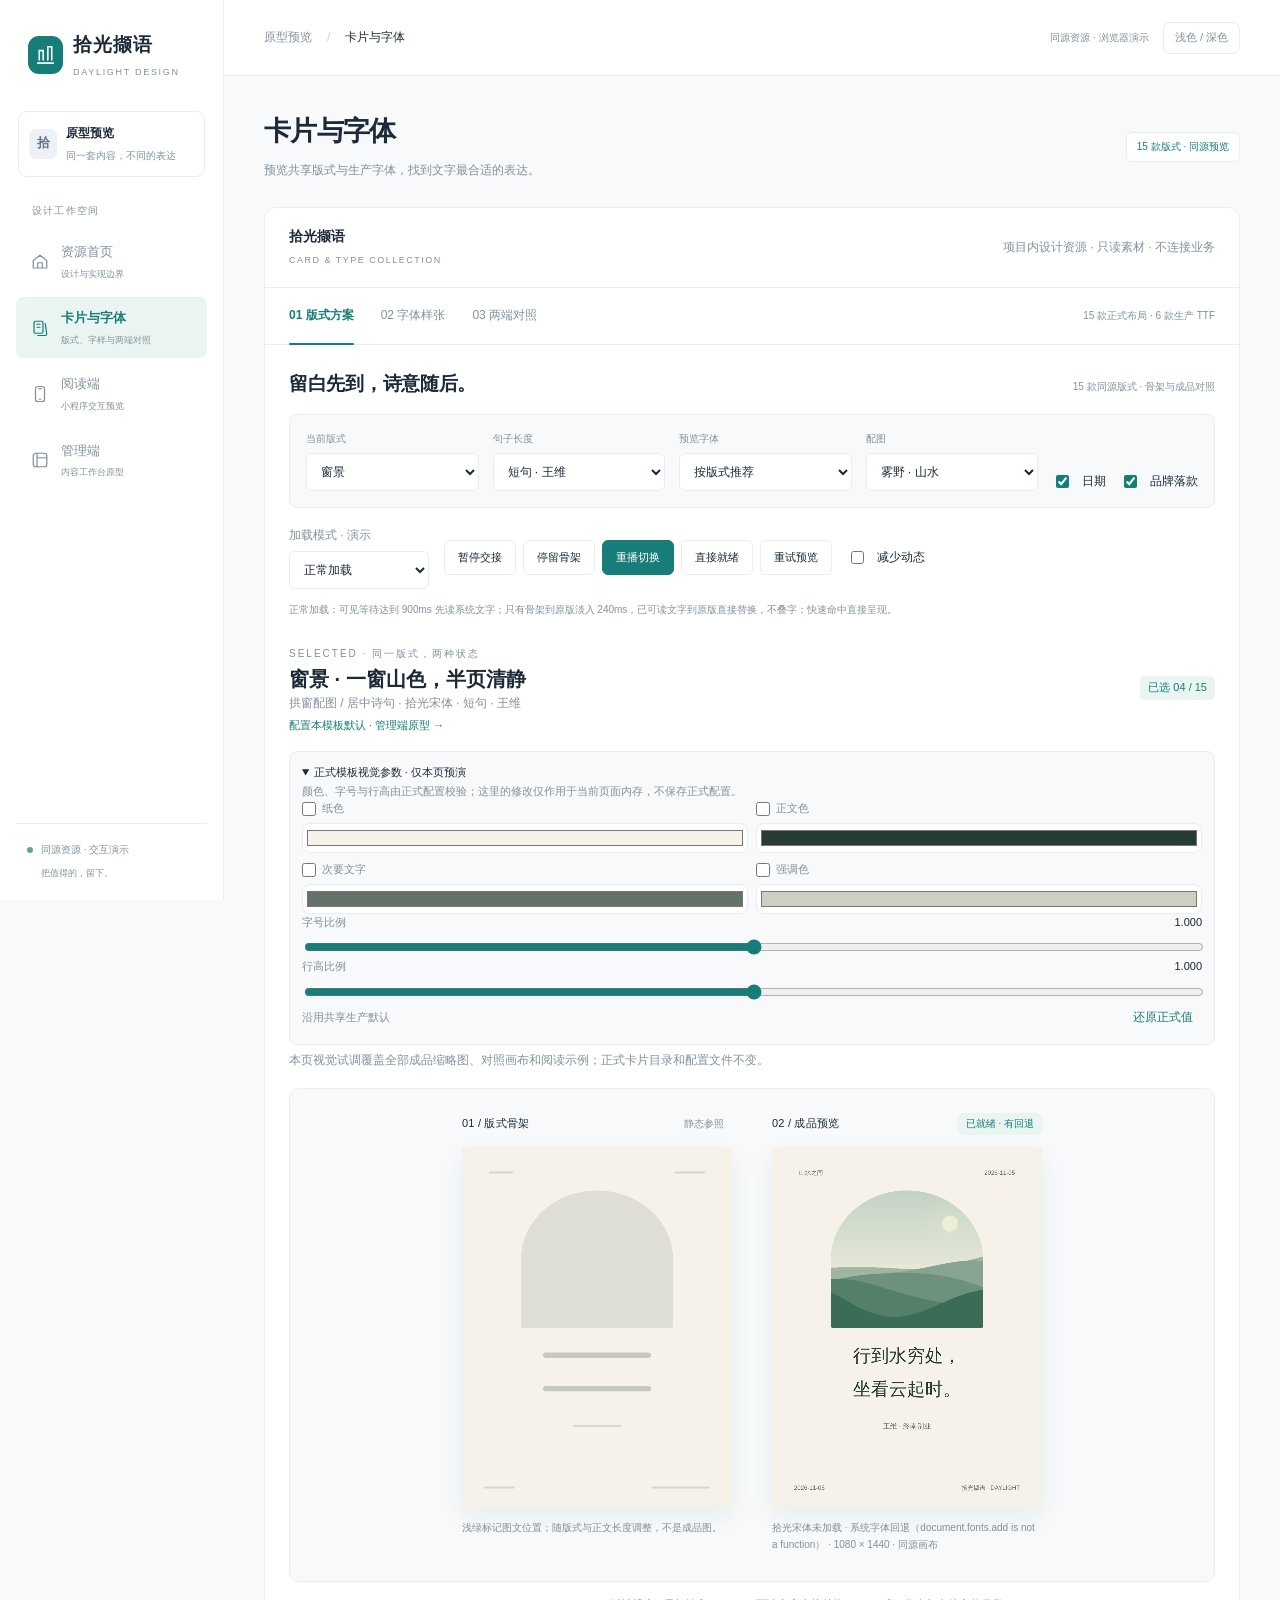
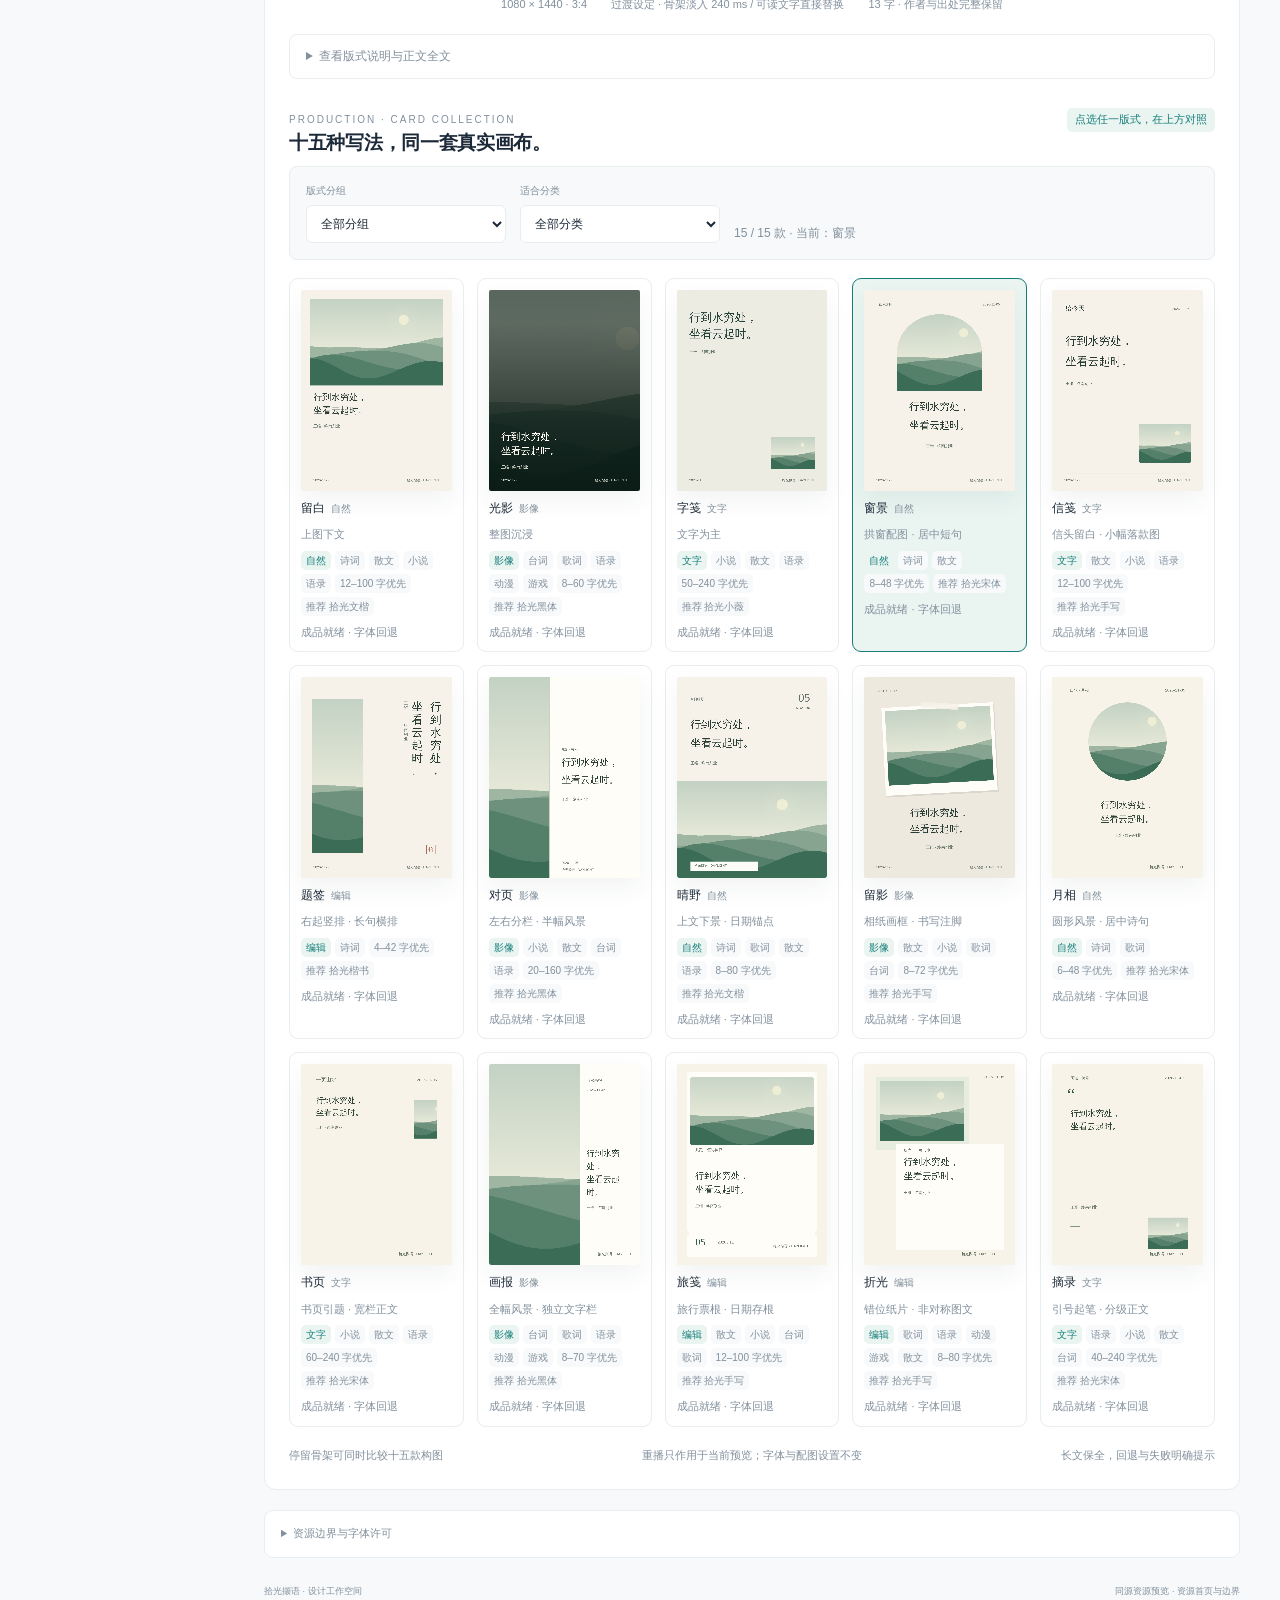
==== commit cc7b3cc0: "Public package 713be07a27d8668c077b549a0f92548a37a687d8c076b07bbd3b2ee2d91a279a" ====
--- a/prototype/cards.html
+++ b/prototype/cards.html
@@ -5,10 +5,15 @@
 <meta name="viewport" content="width=device-width,initial-scale=1">
 <title>拾光撷语 · 卡片与字体设计资源</title>
 <link rel="stylesheet" href="./shared/design.css">
+<link rel="stylesheet" href="./shared/preview-shell.css">
+<script type="module" src="./shared/preview-shell.js"></script>
 <script type="module" src="./cards.js"></script>
 </head>
-<body>
-<nav class="resource-nav" aria-label="项目设计资源"><strong>设计资源</strong><a href="./cards.html" aria-current="page">卡片与字体</a><a href="./reader.html">阅读端</a><a href="./studio.html">管理端</a><a href="#archive">历史来源</a><button class="theme-button" data-theme-toggle aria-pressed="false">浅色 / 深色</button></nav>
+<body class="preview-shell preview-shell-cards">
+<aside data-preview-navigation="cards" aria-label="原型预览导航"></aside>
+<div class="preview-body">
+<header class="preview-topbar"><div class="preview-breadcrumb"><button class="preview-menu-button" type="button" data-preview-menu aria-controls="preview-sidebar" aria-expanded="false" aria-label="打开原型导航"><span data-preview-menu-icon aria-hidden="true">☰</span></button><span>原型预览</span><span>/</span><strong>卡片与字体</strong></div><div class="preview-topbar-actions"><span class="preview-mode-label">同源资源 · 浏览器演示</span><button class="theme-button" data-theme-toggle aria-pressed="false">浅色 / 深色</button></div></header>
+<div class="preview-page-title"><div><h1>卡片与字体</h1><p>预览共享版式与生产字体，找到文字最合适的表达。</p></div><span class="preview-page-badge">15 款版式 · 同源预览</span></div>
 <main class="resource-frame" id="card-library">
 <header class="resource-header"><div class="brand"><span class="mark" aria-hidden="true">拾</span><div><h1>拾光撷语</h1><small>CARD & TYPE COLLECTION</small></div></div><span class="caption">项目内设计资源 · 只读素材 · 不连接业务</span></header>
 <nav class="resource-tabs" role="tablist" aria-label="卡片设计预览">
@@ -27,7 +32,8 @@
 </div>
 <p class="loading-mode-note" id="loading-mode-note" data-loading-note>演示仅改变显示时机，不模拟网速；真实字体与图片仍由共享绘图器加载。</p>
 <section class="loading-stage" id="selected-preview" aria-labelledby="loading-selected-title">
-  <div class="loading-selected-heading"><div><span class="eyebrow">SELECTED · 同一版式，两种状态</span><h3 id="loading-selected-title" data-selected-title tabindex="-1">正在读取版式…</h3><p class="caption" data-selected-description></p></div><span class="tag" data-selected-index>当前选中</span></div>
+  <div class="loading-selected-heading"><div><span class="eyebrow">SELECTED · 同一版式，两种状态</span><h3 id="loading-selected-title" data-selected-title tabindex="-1">正在读取版式…</h3><p class="caption" data-selected-description></p><a href="./studio.html?page=templates" data-template-management>配置本模板默认 · 管理端原型 →</a></div><span class="tag" data-selected-index>当前选中</span></div>
+  <div class="cards-visual-controls" data-shared-visual-controls aria-live="polite"></div>
   <div class="loading-comparison">
     <figure class="loading-example"><figcaption class="loading-example-head"><strong class="loading-example-label">01 / 版式骨架</strong><span class="tag historical">静态参照</span></figcaption><div data-skeleton-preview role="img" aria-label="当前版式的静态骨架参考" aria-describedby="skeleton-preview-note"></div><p class="preview-status" id="skeleton-preview-note">浅绿标记图文位置；随版式与正文长度调整，不是成品图。</p></figure>
     <figure class="loading-example"><figcaption class="loading-example-head"><strong class="loading-example-label">02 / 成品预览</strong><span class="tag" data-playback-state>等待加载</span></figcaption><div data-main-preview></div><p class="preview-status" id="main-preview-status" data-main-status role="status" aria-live="polite"></p></figure>
@@ -54,5 +60,7 @@
 <p class="notice" id="load-error" role="alert" hidden></p>
 </main>
 <footer class="archive-note" id="archive"><details><summary>资源边界与字体许可</summary><p>版式、活动字体与批准配图来自统一清单。字体样张和卡片预览使用同一生产TTF字节；许可入口随字体清单生成。候选字体、历史WOFF样张和提案保留在本地归档，不进入公开活动包。</p><p>所有交互只改变页面内存；不连接后台，不包含账号设置或私有来源路径，也不执行真实发布。实际导出仍需在小程序和后台分别验收。</p></details></footer>
+<footer class="preview-footer"><span>拾光撷语 · 设计工作空间</span><span>同源资源预览 · <a href="../index.html">资源首页与边界</a></span></footer>
+</div>
 </body>
 </html>
--- a/prototype/shared/design.css
+++ b/prototype/shared/design.css
@@ -1,3 +1,4 @@
 :root{color-scheme:light;--page:#ecefe7;--panel:#fffdf7;--paper:#f7f3e8;--soft:#f1f3eb;--ink:#304537;--sub:#647263;--line:#dce2d4;--green:#365e46;--on:#fffef7;--tint:#e6eddf;--seal:#9b5645;--shadow:#29402e15;font-family:-apple-system,BlinkMacSystemFont,"Segoe UI","Microsoft YaHei",sans-serif;color:var(--ink);background:var(--page)}:root[data-theme=dark]{color-scheme:dark;--page:#17211c;--panel:#26342b;--paper:#2d392f;--soft:#304033;--ink:#e3e9da;--sub:#b8c5b1;--line:#4b5b4b;--green:#b4d0ae;--on:#203c2a;--tint:#374c37;--seal:#e9b298;--shadow:#00000040}*{box-sizing:border-box}[hidden]{display:none!important}body{margin:0;padding:24px;font-size:14px;line-height:1.6}h1,h2,h3,p,figure{margin:0}button,input,select,textarea{font:inherit;color:inherit}button,a,input,select,textarea{touch-action:manipulation}button{cursor:pointer}button:disabled{cursor:not-allowed;opacity:.55}a{color:var(--green)}button:focus-visible,a:focus-visible,input:focus-visible,textarea:focus-visible,select:focus-visible,summary:focus-visible{outline:2px solid var(--green);outline-offset:3px}button,input,select,textarea{border:1px solid var(--line);border-radius:8px;background:var(--panel)}button{padding:8px 13px;min-height:37px}input,select,textarea{padding:9px 11px;min-width:0}textarea{resize:vertical;line-height:1.8;width:100%}input[type=checkbox]{accent-color:var(--green)}.primary{background:var(--green);border-color:var(--green);color:var(--on)}.quiet{border-color:transparent;background:transparent;color:var(--green)}.muted,.caption{color:var(--sub);font-size:12px}.small{font-size:12px}.eyebrow{font-size:10px;letter-spacing:2px;color:var(--sub)}.row{display:flex;gap:10px;align-items:center;flex-wrap:wrap}.between{justify-content:space-between}.field{display:grid;gap:6px;color:var(--sub);font-size:12px;min-width:0}.field input,.field textarea,.field select{color:var(--ink);width:100%;font-size:14px}.field-pair{display:grid;grid-template-columns:1fr 1fr;gap:12px}.tag{display:inline-flex;padding:3px 8px;border-radius:5px;background:var(--tint);color:var(--green);font-size:11px}.tag.historical{background:var(--soft);color:var(--sub)}.resource-nav{display:flex;gap:18px;align-items:center;flex-wrap:wrap;max-width:1440px;margin:0 auto 18px;font-size:12px}.resource-nav strong{font-weight:500;margin-right:4px}.resource-nav a{text-decoration:none}.resource-nav a[aria-current=page]{text-decoration:underline;text-underline-offset:6px}.resource-nav .theme-button{margin-left:auto;font-size:12px;min-height:30px;padding:3px 9px}.resource-frame{max-width:1440px;margin:0 auto;border:1px solid var(--line);border-radius:18px;background:var(--page);overflow:hidden;box-shadow:0 16px 55px var(--shadow)}.resource-header{display:flex;justify-content:space-between;align-items:center;gap:18px;flex-wrap:wrap;padding:18px 24px;background:var(--panel);border-bottom:1px solid var(--line)}.brand{display:flex;gap:12px;align-items:center}.mark{width:38px;height:38px;display:grid;place-items:center;border-radius:11px;background:var(--green);color:var(--on);font:23px Georgia,"SimSun",serif}.brand h1{font-size:19px;letter-spacing:2px;font-weight:500}.brand small{font-size:10px;letter-spacing:2px;color:var(--sub)}.resource-tabs{display:flex;gap:6px;align-items:center;padding:14px 24px 0;flex-wrap:wrap}.resource-tabs button{background:transparent;border-color:transparent;color:var(--sub);font-size:13px}.resource-tabs button[aria-selected=true]{background:var(--green);color:var(--on)}.resource-tabs .caption{margin-left:auto}.pane{padding:22px 24px 26px}.section-heading{display:flex;align-items:baseline;justify-content:space-between;gap:14px;flex-wrap:wrap;margin-bottom:16px}.section-heading h2{font:500 24px/1.5 Georgia,"Songti SC","SimSun",serif;letter-spacing:1px}.toolbar{display:flex;align-items:end;gap:12px;flex-wrap:wrap;padding:13px 15px;margin:0 0 18px;border:1px solid var(--line);border-radius:12px;background:var(--panel)}.toolbar .field{flex:1 1 160px}.layout-choices{display:flex;gap:7px;flex-wrap:wrap;margin-bottom:16px}.layout-choices button{display:flex;align-items:center;gap:7px;padding:7px 11px;font-size:13px}.layout-choices button[aria-pressed=true]{border-color:var(--green);background:var(--tint);box-shadow:0 0 0 1px var(--green)}.layout-choices small{font-size:10px;color:var(--sub)}.layout-stage{display:grid;grid-template-columns:minmax(180px,1fr) minmax(240px,370px) minmax(180px,1fr);gap:40px;align-items:center;padding:30px 44px;background-image:radial-gradient(var(--line) 1px,transparent 1px);background-size:15px 15px;min-height:590px;border:1px solid var(--line);border-radius:12px}.spec-index{font:48px/1 Georgia,serif;color:var(--sub);opacity:.55}.layout-spec h3{font:32px/1.5 Georgia,"SimSun",serif;margin:10px 0}.layout-spec dl{display:grid;gap:7px;margin:24px 0 0}.layout-spec dt{font-size:11px;color:var(--sub)}.layout-spec dd{margin:0 0 12px;font-size:13px}.preview-canvas{display:block;width:100%;height:auto;aspect-ratio:3/4;background:var(--paper);box-shadow:0 16px 35px var(--shadow);border-radius:2px}.preview-canvas[data-render-state=error]{outline:1px dashed var(--seal)}.preview-status{font-size:11px;color:var(--sub);line-height:1.8;margin-top:12px;min-height:20px;overflow-wrap:anywhere}.spec-font{font:26px/1.7 Georgia,"SimSun",serif;padding:18px 0;border-block:1px solid var(--line);margin:12px 0 20px}.note-strip{display:flex;gap:22px;justify-content:space-between;flex-wrap:wrap;font-size:11px;color:var(--sub);margin-top:18px}.font-grid{display:grid;grid-template-columns:repeat(2,minmax(0,1fr));gap:16px}.font-tile{display:block;text-align:left;background:var(--panel);border:1px solid var(--line);border-radius:12px;padding:20px 22px}.font-tile.selected{border-color:var(--green);background:var(--tint)}.font-title{display:flex;justify-content:space-between;align-items:center;gap:10px}.font-title h3{font-size:16px;font-weight:500}.font-line{font-size:29px;line-height:1.8;margin:18px 0}.font-bottom{display:flex;gap:12px;align-items:center;justify-content:space-between;flex-wrap:wrap}.font-bottom button{font-size:12px}.sync-grid{display:grid;grid-template-columns:minmax(0,1.6fr) minmax(280px,.8fr);gap:25px;align-items:start}.sync-admin{background:var(--panel);border:1px solid var(--line);border-radius:13px;overflow:hidden}.sync-head,.sync-footer{display:flex;align-items:center;justify-content:space-between;gap:10px;padding:14px 18px;border-bottom:1px solid var(--line);font-size:12px}.sync-footer{border-bottom:0;border-top:1px solid var(--line)}.sync-body{padding:22px;display:grid;grid-template-columns:minmax(200px,1fr) minmax(160px,.85fr);gap:24px}.sync-options{display:grid;gap:15px;align-content:start}.inspector-tabs{display:flex;gap:20px;font-size:12px;padding:0 0 11px;border-bottom:1px solid var(--line)}.inspector-tabs .active{color:var(--green);text-decoration:underline;text-underline-offset:13px}.sync-phone{max-width:320px;margin:auto;background:var(--panel);border:1px solid var(--line);padding:15px 18px 20px;border-radius:28px;box-shadow:0 14px 35px var(--shadow)}.sync-phone .preview-canvas{margin:22px 0 14px}.phone-top{display:flex;justify-content:space-between;align-items:center;font-size:11px;margin-bottom:18px}.phone-brand{font:16px Georgia,"SimSun",serif;letter-spacing:2px}.capsule{border:1px solid var(--line);border-radius:20px;padding:0 9px;font-size:14px}.archive-note{max-width:1440px;margin:18px auto 0;font-size:12px;color:var(--sub)}.archive-note details{padding:14px 16px;background:var(--panel);border:1px solid var(--line);border-radius:10px}.archive-note p,.archive-note ul{margin:10px 0}.archive-note code{font-size:11px;overflow-wrap:anywhere}.notice{padding:12px 14px;background:var(--soft);border-left:3px solid var(--green);font-size:12px;color:var(--sub);border-radius:4px}.sr-only{position:absolute;width:1px;height:1px;padding:0;margin:-1px;overflow:hidden;clip:rect(0,0,0,0);white-space:nowrap;border:0}dialog{color:var(--ink);background:var(--panel);border:1px solid var(--line);border-radius:18px;padding:24px;max-width:540px;width:calc(100% - 32px)}dialog::backdrop{background:#14291c66;backdrop-filter:blur(3px)}dialog h2{font-size:20px;font-weight:500}dialog .dialog-body{display:grid;gap:16px;margin-top:20px}dialog .dialog-footer{display:flex;justify-content:flex-end;gap:8px;padding-top:18px;margin-top:18px;border-top:1px solid var(--line)}@media(max-width:1000px){.layout-stage{gap:20px;padding:24px;grid-template-columns:1fr minmax(240px,330px) 1fr}.sync-grid{grid-template-columns:1fr}.sync-phone{max-width:340px}.sync-body{grid-template-columns:1fr 1fr}.layout-spec h3{font-size:27px}}@media(max-width:760px){body{padding:12px}.resource-nav{gap:12px}.resource-header{padding:16px}.resource-tabs{padding-inline:16px}.pane{padding:18px 16px}.layout-stage{grid-template-columns:1fr;padding:18px;gap:18px}.layout-stage figure{width:100%;max-width:340px;margin:auto}.layout-spec:first-child{display:flex;align-items:center;flex-wrap:wrap;gap:12px}.layout-spec h3{margin:0}.layout-spec:first-child dl,.layout-spec:last-child{display:none}.spec-index{font-size:28px}.layout-stage{min-height:0}.font-grid{grid-template-columns:1fr}.resource-tabs .caption{width:100%;margin:0;padding:7px 0}.font-line{font-size:25px}}@media(max-width:480px){.sync-body{grid-template-columns:1fr}.sync-body figure{max-width:290px;width:100%;margin:auto}.field-pair{grid-template-columns:1fr}.note-strip{gap:8px}.resource-nav .theme-button{margin-left:0}.layout-choices{gap:5px}.layout-choices button{padding:6px 8px}}@media(pointer:coarse){button{min-height:44px}input,select,textarea{font-size:16px!important}}@media(prefers-reduced-motion:reduce){*{scroll-behavior:auto!important;transition:none!important}}
+.template-visual-controls{display:grid;gap:10px;padding:12px;border:1px solid var(--line);border-radius:9px;background:var(--panel);font-size:11px;color:var(--sub)}.template-visual-controls>summary{cursor:pointer;color:var(--ink);font-weight:500}.template-visual-controls>p{line-height:1.7}.visual-token-colors{display:grid;grid-template-columns:repeat(2,minmax(0,1fr));gap:8px}.visual-token-color,.visual-token-scale{display:grid;gap:5px;min-width:0}.visual-token-color>span,.visual-token-scale>span{display:flex;align-items:center;gap:6px}.visual-token-color input[type=color]{width:100%;height:30px;padding:2px}.visual-token-color input[type=checkbox]{width:14px;height:14px;margin:0}.visual-token-scale input[type=range]{width:100%;padding:0;accent-color:var(--green)}.visual-token-scale output{margin-left:auto;font-variant-numeric:tabular-nums;color:var(--ink)}.visual-token-footer{display:flex;justify-content:space-between;align-items:center;gap:8px;flex-wrap:wrap}.visual-token-footer button{min-height:28px;padding:4px 8px}.cards-visual-controls{display:grid;gap:6px;margin:0 0 16px;padding:12px 14px;border:1px solid var(--line);border-radius:10px;background:var(--panel)}.reader-visual-control{margin:12px 0}.reader-visual-control .template-visual-controls{padding:9px}@media(max-width:480px){.visual-token-colors{grid-template-columns:1fr 1fr}}
 .collection-heading{margin-top:4px;margin-bottom:8px}.layout-overview{display:grid;grid-template-columns:repeat(5,minmax(0,1fr));gap:13px;margin:14px 0 20px}.layout-card{display:flex;flex-direction:column;gap:8px;text-align:left;padding:11px;background:var(--panel);border:1px solid var(--line);border-radius:10px;min-width:0}.layout-card canvas{display:block;width:100%;height:auto;aspect-ratio:3/4;box-shadow:0 6px 14px var(--shadow)}.layout-card canvas[data-render-state=error]{outline:1px dashed var(--seal)}.layout-card[aria-pressed=true]{border-color:var(--green);background:var(--tint);box-shadow:0 0 0 1px var(--green)}.layout-card-title{display:flex;align-items:center;justify-content:space-between;gap:6px;font-size:14px}.layout-card-title small{font-size:10px;color:var(--sub)}.layout-card .caption{font-size:11px;line-height:1.5}.metadata-chips{display:flex;flex-wrap:wrap;gap:4px;line-height:1.5;overflow-wrap:anywhere}.layout-card .tag{font-size:10px;padding:2px 5px}.layout-spec>.metadata-chips{margin-top:12px}.collection-filters .field{flex:0 1 200px}@media(max-width:1000px){.layout-overview{grid-template-columns:repeat(3,minmax(0,1fr))}}@media(max-width:760px){.layout-spec:first-child dl{display:grid;width:100%;margin-top:0}.layout-spec:last-child{display:block}.layout-spec:first-child>.metadata-chips{width:100%;margin-top:0}}@media(max-width:480px){.layout-overview{grid-template-columns:repeat(2,minmax(0,1fr));gap:9px}.layout-card-title{flex-wrap:wrap}.layout-card{padding:9px}}
 .card-preview{position:relative;display:block;width:100%;aspect-ratio:3/4;overflow:hidden;isolation:isolate;border-radius:2px;background:var(--card-paper,var(--paper));box-shadow:0 10px 25px var(--shadow)}.card-result-layer{position:relative;z-index:2;display:block;width:100%;height:100%;opacity:0;pointer-events:none}.card-preview .card-result{display:block;width:100%;height:100%;margin:0;box-shadow:none;pointer-events:none}.card-skeleton-layer{position:absolute;inset:0;display:block;width:100%;height:100%;z-index:1;pointer-events:none;opacity:1}.card-preview .card-skeleton-layer{box-shadow:none}.card-preview[data-phase=loading]>.card-skeleton-layer{animation:card-skeleton-breathe 1.8s ease-in-out infinite}.card-preview[data-phase=revealing]>.card-skeleton-layer{opacity:1;animation:none;transition:none}.card-preview[data-phase=revealing][data-reveal-from=readable]>.card-skeleton-layer{opacity:0;visibility:hidden}.card-preview[data-phase=revealing]>.card-result-layer{animation:card-result-reveal 240ms cubic-bezier(.2,.7,.3,1) both}.card-preview[data-phase=revealing][data-reveal-from=readable]>.card-result-layer{opacity:1;animation:none}.card-preview[data-phase=readable]>.card-skeleton-layer,.card-preview[data-phase=ready]>.card-skeleton-layer,.card-preview[data-phase=error]>.card-skeleton-layer{opacity:0;visibility:hidden}.card-preview[data-phase=ready]>.card-result-layer{opacity:1;animation:none;pointer-events:auto}.card-preview[data-phase=ready] .card-result{pointer-events:auto}.card-readable{position:absolute;inset:0;display:block;overflow:hidden;opacity:0;pointer-events:none;z-index:1}.card-readable-sheet{position:absolute;left:0;top:0;display:block;transform:scale(var(--card-readable-scale,0));transform-origin:top left}.card-readable-layer{position:absolute;display:block}.card-readable-layer:not([data-readable-kind=text]){overflow:hidden}.card-preview[data-phase=readable]>.card-readable{opacity:1}.card-preview[data-phase=revealing]>.card-readable{opacity:0;visibility:hidden;transition:none}.card-preview[data-phase=ready]>.card-readable,.card-preview[data-phase=error]>.card-readable{visibility:hidden}.card-readable-note{position:absolute;left:7px;right:7px;bottom:5px;z-index:3;max-height:30px;overflow:hidden;padding:3px 6px;border-radius:4px;background:var(--card-paper,var(--paper));color:var(--card-muted,var(--sub));font:10px/1.5 system-ui,sans-serif;text-align:center;pointer-events:none}.card-preview:not([data-show-loading-hints=true])>.card-readable-note{display:none}.card-template-skeleton{position:relative;display:block;width:100%;aspect-ratio:3/4;overflow:hidden}.card-template-skeleton>span{position:absolute;display:block}.skeleton-fill{background:#dce2d6;border-radius:3px}.card-failure{position:absolute;inset:0;display:flex;flex-direction:column;justify-content:center;gap:14px;padding:9%;overflow:auto;background:var(--card-paper,var(--paper));color:#304537;z-index:3}.card-failure-quote{font:20px/1.85 Georgia,"Songti SC","SimSun",serif;white-space:pre-wrap;overflow-wrap:anywhere}.card-failure-source{font-size:11px;color:#647263}.card-failure-notice{font-size:11px;line-height:1.8;color:#647263;border-top:1px solid #dce2d4;padding-top:12px}.card-preview[data-phase=error]{outline:1px dashed var(--seal)}.card-preview[data-reduced-motion=true][data-phase=revealing]>.card-result-layer{opacity:1}.card-preview[data-reduced-motion=true]>.card-skeleton-layer,.card-preview[data-reduced-motion=true]>.card-readable,.card-preview[data-reduced-motion=true]>.card-result-layer{animation:none!important;transition:none!important}.card-preview[data-animation-paused=true]>.card-result-layer,.card-preview[data-animation-paused=true]>.card-skeleton-layer{animation-play-state:paused}.loading-demo-controls{display:flex;flex-wrap:wrap;align-items:center;gap:12px 20px;padding:14px 16px;border:1px solid var(--line);border-radius:12px;background:var(--panel);margin-bottom:16px}.loading-demo-controls .field{min-width:140px}.loading-demo-actions{display:flex;gap:7px;flex-wrap:wrap;align-items:center}.loading-demo-actions button{font-size:12px;min-height:35px}.loading-demo-actions button[aria-pressed=true]{background:var(--tint);border-color:var(--green)}.loading-mode-note{font-size:11px;line-height:1.8;color:var(--sub)}.loading-selected-heading{display:flex;align-items:center;justify-content:space-between;gap:16px;flex-wrap:wrap;margin-bottom:16px}.loading-selected-heading h2,.loading-selected-heading h3{font:26px/1.5 Georgia,"SimSun",serif;letter-spacing:1px}.loading-comparison{display:grid;grid-template-columns:repeat(2,minmax(0,270px));justify-content:center;align-items:start;gap:40px;padding:20px 24px 24px;background:var(--soft);border:1px solid var(--line);border-radius:12px}.loading-example{min-width:0;width:100%}.loading-example-head{display:flex;align-items:center;justify-content:space-between;gap:8px;margin-bottom:12px;flex-wrap:wrap}.loading-example-label{font-size:12px;font-weight:500;letter-spacing:1px}.loading-example-head .tag{font-size:10px}.loading-example>.preview-status{min-height:38px;font-size:10px;line-height:1.7}.loading-metrics{display:flex;justify-content:center;align-items:center;gap:8px 24px;flex-wrap:wrap;margin:14px 0 20px;color:var(--sub);font-size:11px}.loading-metrics strong{font-weight:500;color:var(--ink)}.layout-card>.card-preview{flex:none}.layout-card .card-failure{padding:9%;gap:8px}.layout-card .card-failure-quote{font-size:11px;line-height:1.6}.layout-card .card-failure-source,.layout-card .card-failure-notice{font-size:8px}.loading-details{border:1px solid var(--line);border-radius:10px;padding:12px 16px;margin:0 0 24px;background:var(--panel)}.loading-details>summary{font-size:12px;color:var(--sub);cursor:pointer}.loading-details-grid{display:grid;grid-template-columns:1fr 1fr;gap:24px;padding-top:18px}.loading-details .layout-spec h3{font-size:24px}.loading-details .layout-spec dl{margin-top:12px}.loading-details .spec-index{font-size:28px}.loading-details .spec-font{font-size:22px}.loading-reduce-motion{display:flex;gap:6px;align-items:center;font-size:11px;color:var(--sub)}@keyframes card-result-reveal{from{opacity:0}to{opacity:1}}@keyframes card-skeleton-breathe{0%,100%{opacity:.64}50%{opacity:1}}@media(max-width:760px){.loading-comparison{gap:22px;padding:18px;grid-template-columns:repeat(2,minmax(0,240px))}.loading-details-grid{grid-template-columns:1fr}.loading-demo-controls{gap:12px}.loading-selected-heading h2,.loading-selected-heading h3{font-size:23px}}@media(max-width:480px){.loading-comparison{gap:12px;padding:12px}.loading-example-head{gap:3px;margin-bottom:8px}.loading-example-label{font-size:11px;letter-spacing:0}.loading-example-head .caption{font-size:9px}.loading-example>.preview-status{font-size:9px}.loading-demo-controls .field{flex:1;min-width:0}.loading-demo-actions{gap:5px;width:100%}.loading-demo-actions button{flex:1;white-space:nowrap;padding:6px 8px}.loading-metrics{gap:7px 14px;justify-content:flex-start}.loading-example .card-failure-quote{font-size:12px;line-height:1.6}.loading-example .card-failure{gap:8px}.loading-example .card-failure-notice,.loading-example .card-failure-source{font-size:9px}}.loading-stage{display:block;min-height:0;padding:22px 26px;margin-bottom:24px;background-image:none;background:var(--panel)}.loading-detail-copy{white-space:pre-wrap;overflow-wrap:anywhere}.card-failure{color:var(--card-ink,#304537)}.card-failure-source,.card-failure-notice{color:var(--card-muted,#647263)}@media(max-width:760px){.loading-stage{display:block;min-height:0;padding:16px}.loading-stage .loading-example{width:100%;max-width:none;margin:0}}@media(prefers-reduced-motion:reduce){.card-skeleton-layer,.card-readable,.card-result-layer{animation:none!important;transition:none!important}.card-preview[data-phase=revealing]>.card-result-layer{opacity:1}}
--- a/prototype/shared/preview-shell.css
+++ b/prototype/shared/preview-shell.css
@@ -0,0 +1,52 @@
+/* Preview chrome only. The phone and card rendering keep their original styles. */
+.preview-home{padding:0 40px;max-width:1536px;width:100%;margin:0 auto;flex:1}.preview-home-grid{display:grid;grid-template-columns:repeat(3,1fr);gap:22px}.preview-entry{display:flex;flex-direction:column;align-items:flex-start;padding:30px 28px;border:1px solid var(--preview-line);border-radius:12px;background:var(--preview-panel);color:var(--preview-ink);text-decoration:none;min-height:300px}.preview-entry:hover{border-color:#b6d5ca;box-shadow:0 6px 22px #203b2907}.preview-entry-icon{width:44px;height:44px;display:grid;place-items:center;border-radius:12px;background:var(--preview-tint);color:var(--preview-primary);font-size:25px;margin-bottom:26px}.preview-entry small{font-size:9px;letter-spacing:1.7px;color:var(--preview-muted)}.preview-entry h2{font:600 20px/1.5 -apple-system,BlinkMacSystemFont,"Segoe UI","Microsoft YaHei",sans-serif;margin:10px 0}.preview-entry p{font-size:12px;line-height:1.9;color:var(--preview-muted);margin-bottom:22px}.preview-entry>span:last-child{margin-top:auto;font-size:11px;color:var(--preview-primary)}.preview-home-note{padding:25px 28px;margin-top:25px;border:1px solid var(--preview-line);border-radius:12px;background:var(--preview-panel)}.preview-home-note h2{font:600 14px/1.6 -apple-system,BlinkMacSystemFont,"Segoe UI","Microsoft YaHei",sans-serif;margin:0 0 12px}.preview-home-note p{font-size:12px;line-height:2;color:var(--preview-muted);margin:0}@media(max-width:1000px){.preview-home-grid{grid-template-columns:1fr}.preview-entry{min-height:230px}.preview-entry-icon{margin-bottom:18px}}@media(max-width:600px){.preview-home{padding:0 16px}.preview-home-grid{gap:15px}.preview-entry{padding:23px}.preview-home-note{padding:23px}}
+.preview-shell{--preview-bg:#f7f9fa;--preview-panel:#fff;--preview-ink:#1c2938;--preview-muted:#82909d;--preview-line:#e8edf0;--preview-primary:#167d78;--preview-tint:#eaf5f2;padding:0;background:var(--preview-bg);min-height:100dvh}
+:root[data-theme=dark] .preview-shell{--preview-bg:#19232c;--preview-panel:#202e39;--preview-ink:#e4ebf0;--preview-muted:#a4b3bf;--preview-line:#344653;--preview-primary:#80c5b8;--preview-tint:#29443f}
+.preview-sidebar{position:fixed;inset:0 auto 0 0;width:224px;padding:30px 16px 20px;z-index:10;background:var(--preview-panel);border-right:1px solid var(--preview-line);display:flex;flex-direction:column;color:var(--preview-ink);overflow:auto}
+.preview-brand{display:flex;align-items:center;gap:10px;padding:0 12px;text-decoration:none;color:var(--preview-ink);font-size:19px;font-weight:650;letter-spacing:1px;white-space:nowrap}
+.preview-brand small{display:block;margin-top:5px;font-size:9px;font-weight:500;letter-spacing:1.7px;color:var(--preview-muted)}
+.preview-brand-mark{display:grid;place-items:center;width:35px;height:38px;border-radius:11px;background:var(--preview-primary);color:#fff}
+.preview-brand-mark svg{width:25px;height:29px;fill:none;stroke:currentColor;stroke-width:2;stroke-linecap:round}
+.preview-space{display:flex;align-items:center;gap:9px;margin:31px 2px 26px;padding:12px 10px;border:1px solid var(--preview-line);border-radius:9px;font-size:12px;font-weight:600}
+.preview-space>span{display:grid;place-items:center;background:#edf1f6;color:#657586;width:28px;height:30px;border-radius:7px;font-size:13px}
+.preview-space small{display:block;font-size:10px;color:var(--preview-muted);font-weight:400;margin-top:5px}
+.preview-nav-caption{font-size:10px;color:var(--preview-muted);letter-spacing:1.2px;padding:0 16px;margin-bottom:12px}
+.preview-side-links{display:grid;gap:5px}.preview-side-links a{display:flex;align-items:center;gap:12px;min-height:56px;padding:11px 15px;border-radius:7px;color:var(--preview-muted);font-size:13px;text-decoration:none}
+.preview-side-links svg,.preview-quick-links svg{width:18px;height:18px;fill:none;stroke:currentColor;stroke-width:1.65;stroke-linecap:round;stroke-linejoin:round;flex:none}
+.preview-side-links small{display:block;font-size:9px;font-weight:400;margin-top:4px;color:var(--preview-muted);letter-spacing:0}
+.preview-side-links a:hover{background:var(--preview-bg);color:var(--preview-ink)}.preview-side-links a[aria-current=page]{background:var(--preview-tint);color:var(--preview-primary);font-weight:600}
+.preview-sidebar-bottom{display:flex;gap:8px;padding:18px 11px 0;border-top:1px solid var(--preview-line);margin-top:auto;font-size:10px;color:var(--preview-muted)}
+.preview-sidebar-bottom small{display:block;font-size:9px;margin-top:8px}.preview-live-dot{width:6px;height:6px;border-radius:50%;background:#5ba995;margin-top:5px;flex:none}
+.preview-body{margin-left:224px;min-height:100dvh;display:flex;flex-direction:column;color:var(--preview-ink)}
+.preview-topbar{height:76px;flex:none;display:flex;align-items:center;justify-content:space-between;gap:18px;padding:0 40px;background:var(--preview-panel);border-bottom:1px solid var(--preview-line);font-size:12px;color:var(--preview-muted)}
+.preview-breadcrumb{display:flex;gap:15px;align-items:center}.preview-breadcrumb strong{color:var(--preview-ink);font-size:12px;font-weight:500}.preview-breadcrumb>span:nth-of-type(2){color:#c9d1d8}
+.preview-topbar-actions{display:flex;gap:14px;align-items:center}.preview-topbar .theme-button{border:1px solid var(--preview-line);border-radius:7px;background:transparent;color:var(--preview-muted);font-size:11px;padding:5px 11px;min-height:32px}
+.preview-topbar .preview-mode-label{font-size:10px}.preview-menu-button{display:none;border:0;background:transparent;min-height:32px;padding:6px;color:var(--preview-muted)}.preview-menu-button svg{width:18px;height:18px;fill:none;stroke:currentColor;stroke-width:1.5}
+.preview-page-title{padding:36px 40px 25px;max-width:1536px;width:100%;margin:0 auto;display:flex;justify-content:space-between;align-items:center;gap:20px}
+.preview-page-title h1{font:650 27px/1.45 -apple-system,BlinkMacSystemFont,"Segoe UI","Microsoft YaHei",sans-serif;letter-spacing:-.7px;color:var(--preview-ink)}.preview-page-title p{font-size:12px;color:var(--preview-muted);line-height:1.9;margin-top:8px}
+.preview-page-badge{font-size:10px;border:1px solid var(--preview-line);border-radius:6px;padding:6px 10px;color:var(--preview-primary);background:var(--preview-panel);white-space:nowrap}
+.preview-footer{max-width:1536px;width:100%;margin:26px auto 0;padding:0 40px 22px;color:var(--preview-muted);font-size:9px;display:flex;justify-content:space-between;gap:15px}.preview-footer a{color:var(--preview-muted);text-decoration:none}.preview-footer a:hover{color:var(--preview-primary)}
+.preview-quick-links{display:flex;flex-wrap:wrap;gap:4px;padding:6px}.preview-quick-links a{display:flex;align-items:center;gap:5px;font-size:10px;border-radius:5px;padding:6px;color:#82909d;text-decoration:none}.preview-quick-links svg{width:13px;height:13px}.preview-quick-links a[aria-current=page]{color:#167d78;background:#eaf5f2}.preview-quick-links a:hover{background:#f3f6f5}
+/* Modern controls are scoped outside the actual reader phone. */
+.preview-shell #card-library,.preview-shell .reader-notes{--page:var(--preview-bg);--panel:var(--preview-panel);--soft:var(--preview-bg);--ink:var(--preview-ink);--sub:var(--preview-muted);--line:var(--preview-line);--green:var(--preview-primary);--on:#fff;--tint:var(--preview-tint);--shadow:#203b2910;color:var(--preview-ink)}
+.preview-shell #card-library{width:calc(100% - 80px);max-width:1456px;border:1px solid var(--preview-line);border-radius:12px;background:var(--preview-panel);box-shadow:none}
+.preview-shell #card-library .resource-header{padding:18px 24px;background:var(--preview-panel)}.preview-shell #card-library .resource-header .brand h1{font:600 14px/1.5 -apple-system,BlinkMacSystemFont,"Segoe UI","Microsoft YaHei",sans-serif;letter-spacing:0}.preview-shell #card-library .resource-header .brand .mark{display:none}.preview-shell #card-library .resource-header .brand small{font-size:9px;letter-spacing:1.5px}
+.preview-shell #card-library .resource-tabs{gap:27px;padding:0 24px;border-bottom:1px solid var(--preview-line);background:var(--preview-panel)}
+.preview-shell #card-library .resource-tabs button{position:relative;border:0;border-radius:0;padding:18px 0;font-size:12px;min-height:55px;background:transparent;color:var(--preview-muted)}.preview-shell #card-library .resource-tabs button[aria-selected=true]{background:transparent;color:var(--preview-primary);font-weight:600}.preview-shell #card-library .resource-tabs button[aria-selected=true]:after{content:"";height:2px;background:var(--preview-primary);position:absolute;bottom:-1px;left:0;right:0;border-radius:2px}
+.preview-shell #card-library .resource-tabs .caption{font-size:10px}.preview-shell #card-library .pane{padding:25px 24px}
+.preview-shell #card-library .section-heading h2{font:600 19px/1.5 -apple-system,BlinkMacSystemFont,"Segoe UI","Microsoft YaHei",sans-serif;letter-spacing:-.3px}.preview-shell #card-library .section-heading .caption{font-size:10px}.preview-shell #card-library .toolbar{border-radius:8px;padding:16px;background:var(--preview-bg);gap:14px}
+.preview-shell #card-library .toolbar .field,.preview-shell .reader-notes .field{font-size:10px}.preview-shell #card-library .field select,.preview-shell .reader-notes .field select{border-radius:6px;font-size:12px;min-height:38px;padding:8px 10px}
+.preview-shell #card-library .loading-demo-controls{background:transparent;border:0;padding:0;gap:15px;margin-bottom:12px}.preview-shell #card-library .loading-demo-actions button{font-size:11px;min-height:34px;border-radius:6px}.preview-shell #card-library .loading-mode-note{font-size:10px}.preview-shell #card-library .loading-stage{padding:22px 0 0;margin-bottom:28px;background:transparent}
+.preview-shell #card-library .loading-selected-heading h3{font:600 20px/1.5 -apple-system,BlinkMacSystemFont,"Segoe UI","Microsoft YaHei",sans-serif;letter-spacing:0}.preview-shell #card-library .loading-selected-heading a{font-size:11px;text-decoration:none}.preview-shell #card-library .loading-comparison{border-radius:10px;padding:24px 20px;background:var(--preview-bg)}.preview-shell #card-library .loading-example-label{font-size:11px;letter-spacing:.2px}
+.preview-shell #card-library .cards-visual-controls{border:0;padding:0;margin-bottom:18px}.preview-shell #card-library .template-visual-controls{background:var(--preview-bg);border-radius:8px}.preview-shell #card-library .loading-details{background:transparent;border-radius:8px}.preview-shell #card-library .loading-details h3{font:500 20px/1.5 -apple-system,BlinkMacSystemFont,"Segoe UI","Microsoft YaHei",sans-serif}.preview-shell #card-library .layout-card{padding:11px;background:var(--preview-panel);border-radius:9px}.preview-shell #card-library .layout-card[aria-pressed=true]{background:var(--preview-tint);box-shadow:none}.preview-shell #card-library .layout-card-title{font-size:12px}.preview-shell #card-library .font-tile{border-radius:10px}.preview-shell #card-library .font-title h3{font-size:14px}.preview-shell #card-library .notice{border:1px solid var(--preview-line);border-radius:7px;background:var(--preview-bg);font-size:11px}.preview-shell #card-library .sync-admin{border-radius:10px}.preview-shell #card-library .sync-head,.preview-shell #card-library .sync-footer{font-size:10px}
+/* A phone is a preview of the product, with the original product tokens. */
+.preview-shell #card-library .sync-phone,.preview-shell .reader-phone{--page:#ecefe7;--panel:#fffdf7;--paper:#f7f3e8;--soft:#f1f3eb;--ink:#304537;--sub:#647263;--line:#dce2d4;--green:#365e46;--on:#fffef7;--tint:#e6eddf;--seal:#9b5645;--shadow:#29402e15;color:var(--ink)}
+:root[data-theme=dark] .preview-shell #card-library .sync-phone,:root[data-theme=dark] .preview-shell .reader-phone{--page:#17211c;--panel:#26342b;--paper:#2d392f;--soft:#304033;--ink:#e3e9da;--sub:#b8c5b1;--line:#4b5b4b;--green:#b4d0ae;--on:#203c2a;--tint:#374c37;--seal:#e9b298;--shadow:#00000040}
+.preview-shell .archive-note{max-width:1456px;width:calc(100% - 80px);margin:20px auto 0;color:var(--preview-muted)}.preview-shell .archive-note details{border-radius:9px;border-color:var(--preview-line);background:var(--preview-panel);font-size:11px}
+.preview-shell .reader-workspace{width:calc(100% - 80px);max-width:1160px;grid-template-columns:minmax(280px,1fr) minmax(310px,390px);gap:48px;margin:0 auto;align-items:start}
+.preview-shell .reader-notes{padding-top:0;max-width:none}.preview-shell .reader-notes>.eyebrow{font-size:9px;letter-spacing:1.6px;margin-bottom:10px}.preview-shell .reader-notes h1{font:600 20px/1.5 -apple-system,BlinkMacSystemFont,"Segoe UI","Microsoft YaHei",sans-serif;letter-spacing:-.3px;margin:0 0 12px}.preview-shell .reader-notes>p{font-size:11px;line-height:1.9}.preview-shell .reader-demo-controls{margin:22px 0 16px;padding:21px;background:var(--preview-panel);border-radius:11px;border-color:var(--preview-line);gap:16px}.preview-shell .reader-demo-controls h2{font-size:13px;font-weight:600;letter-spacing:0}.preview-shell .reader-demo-controls>.row .tag{font-size:9px}.preview-shell .reader-demo-buttons button{font-size:10px;min-height:35px;border-radius:6px;padding:6px}.preview-shell .reader-demo-controls .caption{font-size:10px}.preview-shell .reader-motion-option{font-size:11px}.preview-shell .reader-notes .notice{border:1px solid var(--preview-line);border-radius:7px;background:var(--preview-panel);font-size:10px;line-height:1.9}.preview-shell .reader-notes .preview-reader-details{margin-top:17px;padding:15px 17px;border:1px solid var(--preview-line);border-radius:9px;background:var(--preview-panel);font-size:11px;color:var(--preview-muted)}.preview-shell .preview-reader-details>summary{cursor:pointer;font-size:11px;color:var(--preview-ink)}.preview-shell .reader-notes ul{font-size:11px;line-height:2;margin:14px 0}.preview-shell .reader-notes .preview-reader-details p{font-size:10px;line-height:1.9}.preview-shell .reader-notes>.row>.quiet{font-size:11px;min-height:34px}.preview-shell .reader-announcement{font-size:11px;color:var(--preview-muted);margin:18px auto 0;width:calc(100% - 80px);max-width:1160px}
+@media(max-width:1200px){.preview-sidebar{width:200px;padding-inline:12px}.preview-brand{padding-inline:8px;font-size:17px}.preview-body{margin-left:200px}.preview-topbar{padding-inline:26px}.preview-page-title{padding:30px 26px 23px}.preview-shell #card-library,.preview-shell .archive-note,.preview-shell .reader-workspace,.preview-shell .reader-announcement{width:calc(100% - 52px)}.preview-shell .reader-workspace{gap:25px;grid-template-columns:minmax(220px,1fr) minmax(300px,370px)}.preview-footer{padding-inline:26px}.preview-space{padding-inline:8px}.preview-space small{font-size:9px}}
+@media(max-width:1000px){.preview-shell .reader-workspace{grid-template-columns:minmax(200px,1fr) minmax(285px,345px);gap:22px}.preview-shell .reader-demo-controls{padding:15px}.preview-shell .reader-demo-controls .field-pair{grid-template-columns:1fr}.preview-shell #card-library .layout-overview{grid-template-columns:repeat(3,minmax(0,1fr))}}
+@media(max-width:800px){.preview-sidebar{visibility:hidden;transform:translateX(-100%);width:224px;transition:transform .2s,visibility .2s;box-shadow:8px 0 28px #10291c12}.preview-menu-open .preview-sidebar{visibility:visible;transform:translateX(0)}.preview-body{margin-left:0}.preview-topbar{height:64px;padding-inline:20px}.preview-menu-button{display:inline-flex;align-items:center}.preview-breadcrumb{gap:10px}.preview-page-title{padding:27px 20px 22px}.preview-page-title h1{font-size:25px}.preview-shell #card-library,.preview-shell .archive-note,.preview-shell .reader-workspace,.preview-shell .reader-announcement{width:calc(100% - 40px)}.preview-footer{padding-inline:20px}.preview-topbar .preview-mode-label{display:none}.preview-shell .reader-workspace{grid-template-columns:minmax(230px,1fr) minmax(290px,360px)}}
+@media(max-width:700px){.preview-shell .reader-workspace{display:flex;flex-direction:column;gap:24px;align-items:center}.preview-shell .reader-notes{width:100%;max-width:560px;order:1}.preview-shell .reader-demo-controls .field-pair{grid-template-columns:1fr 1fr}.preview-shell .reader-notes>h1,.preview-shell .reader-notes>.eyebrow,.preview-shell .reader-notes>p:first-of-type{display:none}.preview-shell .reader-demo-controls{margin-top:0}.preview-page-title p{font-size:11px}.preview-page-badge{font-size:9px;padding:5px 7px}.preview-shell #card-library .resource-header .caption{font-size:10px}.preview-shell #card-library .resource-tabs{gap:22px;padding-inline:16px}.preview-shell #card-library .resource-tabs button{font-size:11px;padding-block:16px;min-height:49px}.preview-shell #card-library .resource-tabs .caption{width:100%;margin:0;padding:0 0 13px}.preview-shell #card-library .pane{padding:20px 16px}.preview-shell #card-library .section-heading h2{font-size:18px}.preview-shell #card-library .toolbar{padding:12px;gap:12px}.preview-shell #card-library .loading-stage{padding-top:17px}.preview-shell #card-library .loading-selected-heading h3{font-size:18px}.preview-shell #card-library .loading-comparison{padding:15px 12px;gap:15px}.preview-shell #card-library .loading-details-grid{gap:18px}}
+@media(max-width:480px){.preview-topbar{padding-inline:14px}.preview-breadcrumb{gap:8px;font-size:11px}.preview-breadcrumb strong{font-size:11px}.preview-topbar .theme-button{font-size:10px;padding:4px 8px}.preview-page-title{padding:25px 16px 20px;align-items:flex-start}.preview-page-title h1{font-size:23px}.preview-page-title p{font-size:10px;margin-top:7px}.preview-page-badge{display:none}.preview-shell #card-library,.preview-shell .archive-note,.preview-shell .reader-workspace,.preview-shell .reader-announcement{width:calc(100% - 32px)}.preview-footer{padding-inline:16px;font-size:8px;line-height:1.8}.preview-footer>span:first-child{display:none}.preview-footer>span:last-child{margin-left:auto}.preview-shell #card-library .resource-header{padding:14px 16px}.preview-shell #card-library .resource-header .caption{font-size:9px}.preview-shell #card-library .resource-tabs{gap:17px}.preview-shell #card-library .toolbar .field{flex:1 1 120px}.preview-shell #card-library .loading-example-label{font-size:10px}.preview-shell #card-library .layout-overview{grid-template-columns:repeat(2,minmax(0,1fr))}.preview-shell .reader-demo-controls{padding:16px}.preview-shell .reader-demo-controls .field-pair{grid-template-columns:1fr}.preview-shell .reader-demo-controls>.row{gap:6px}}
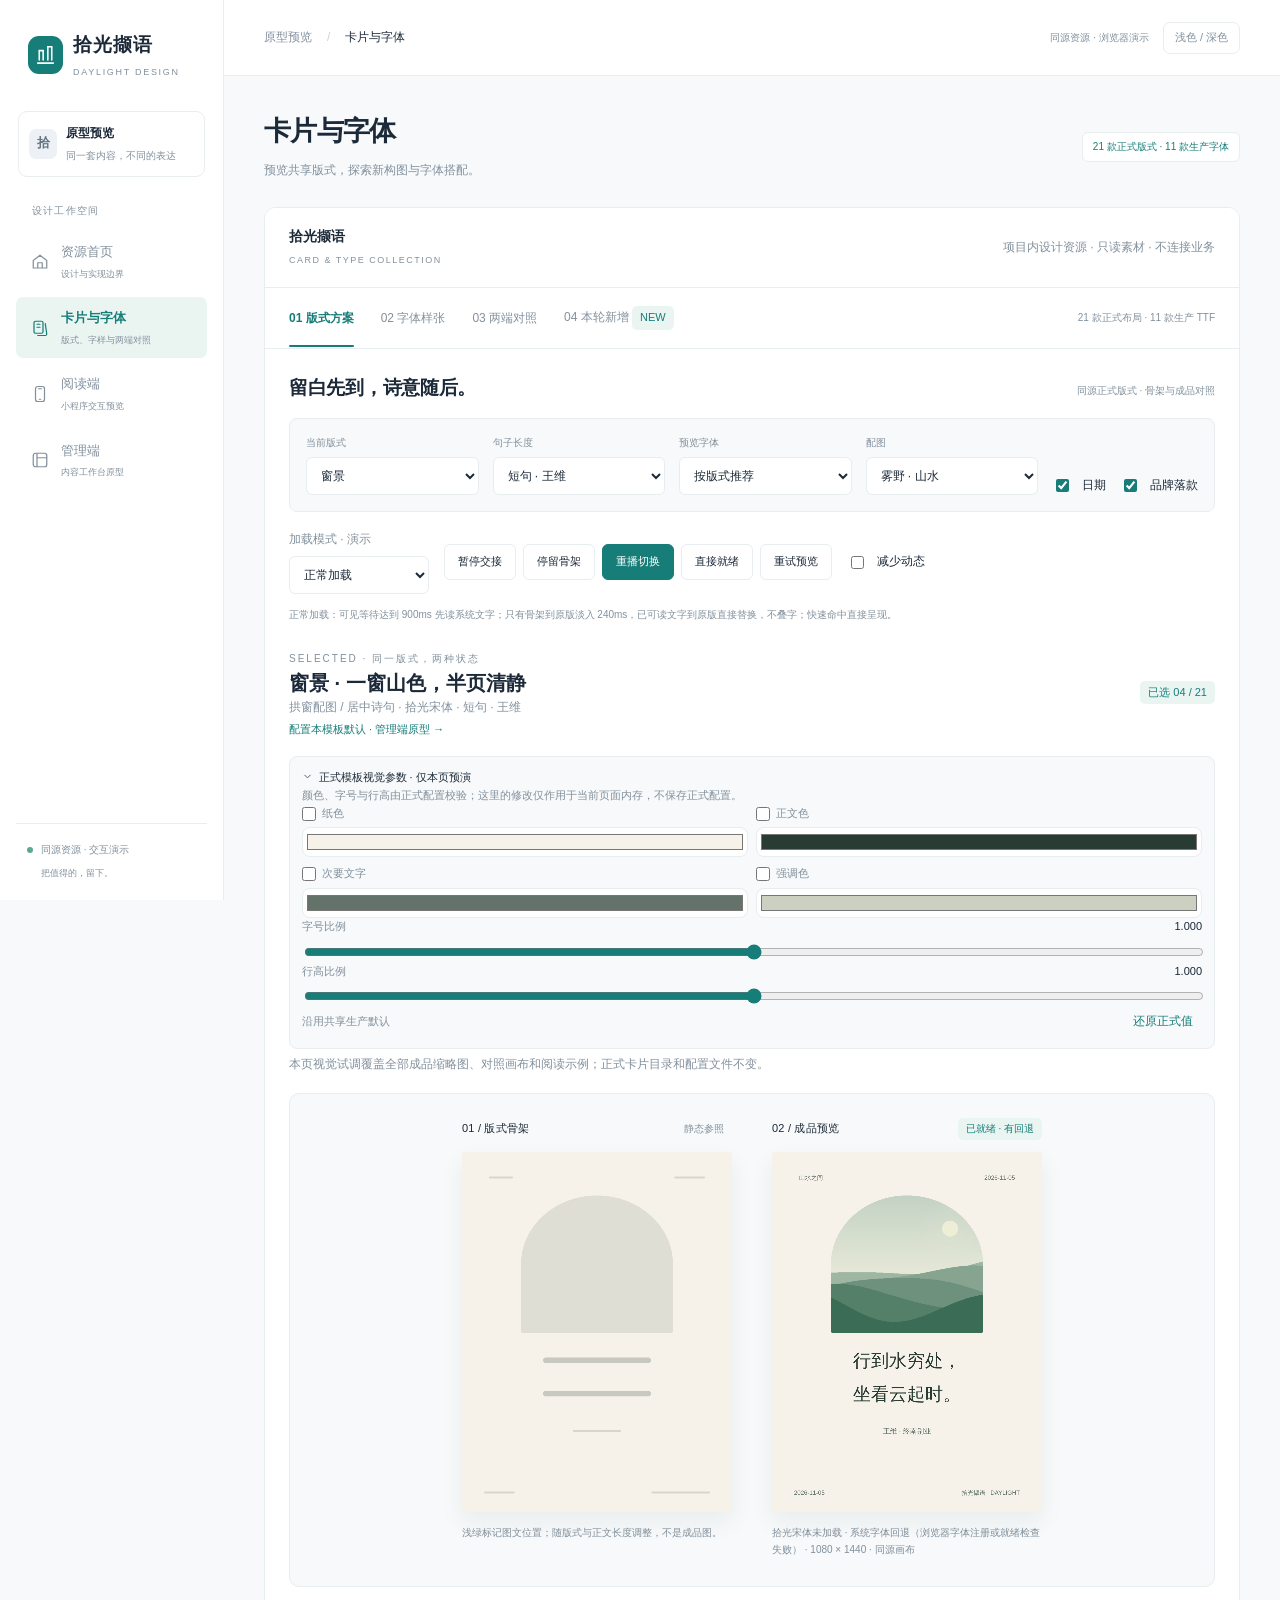
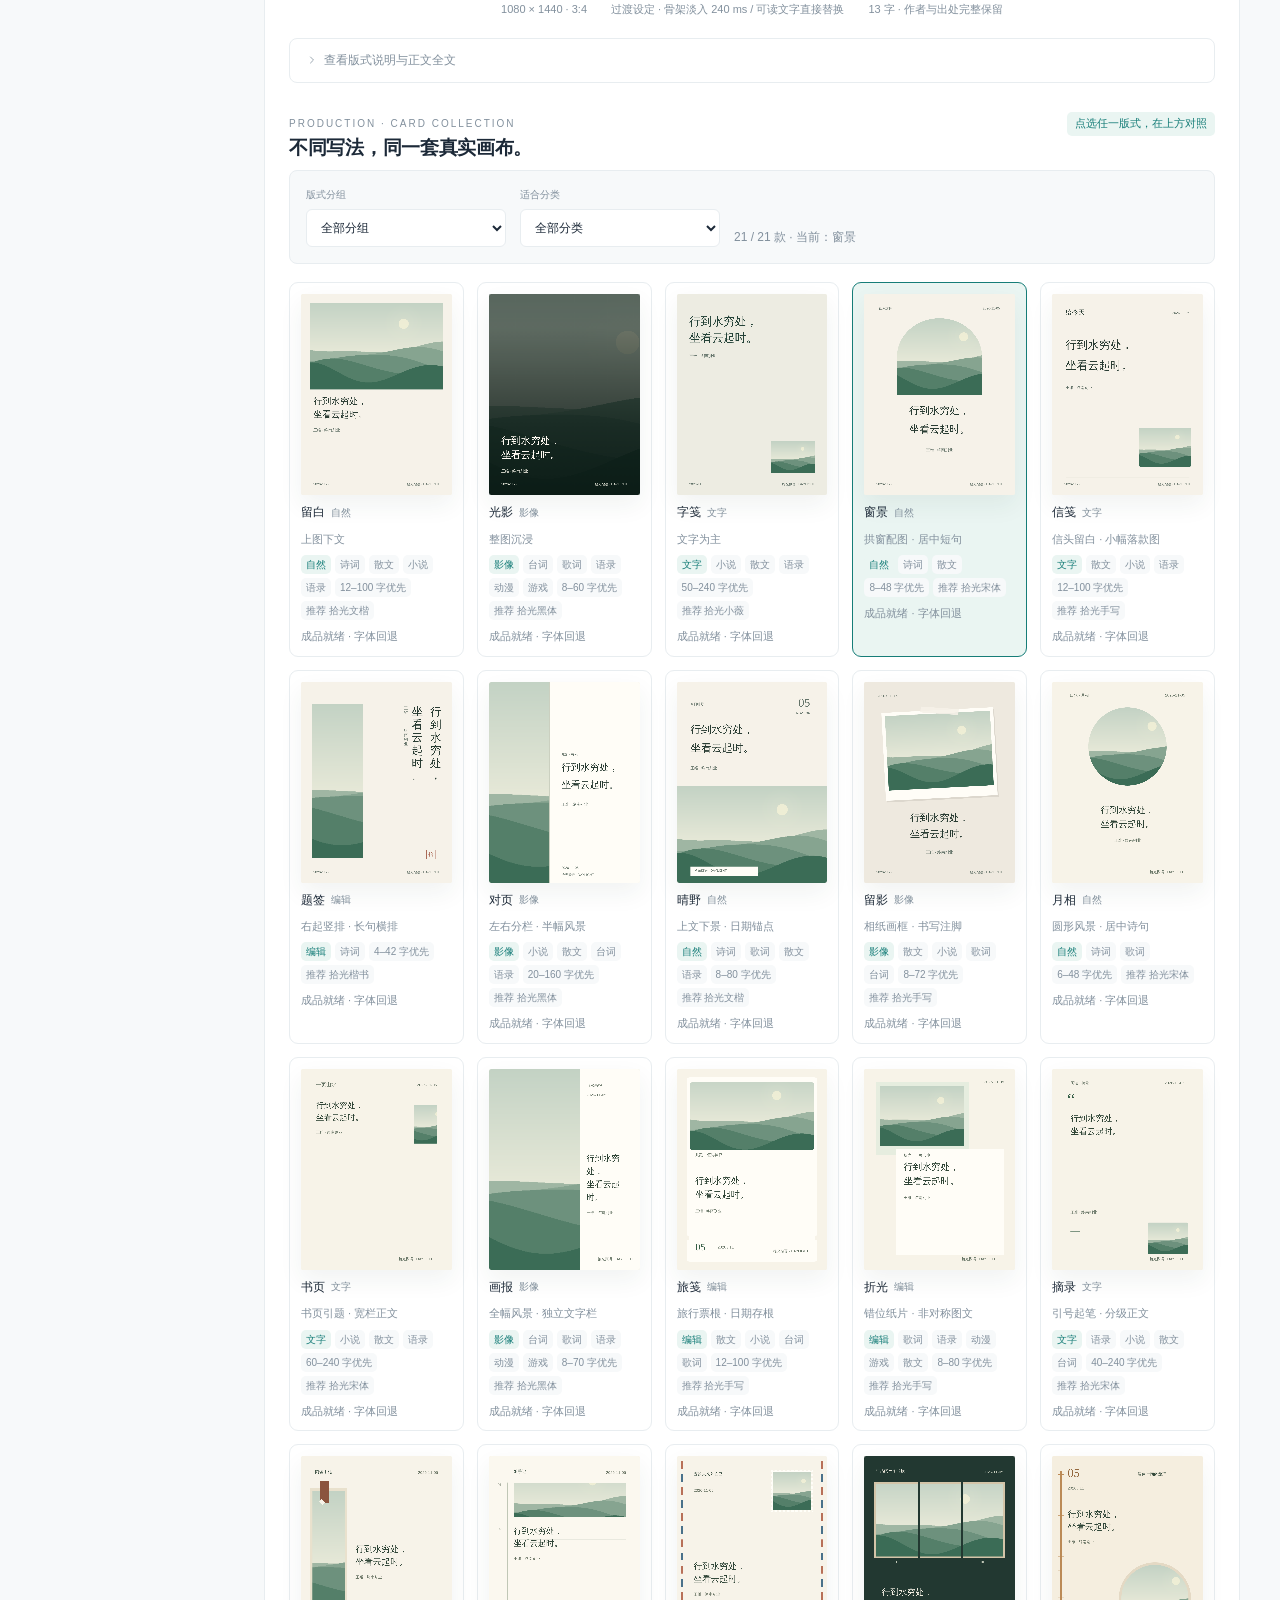
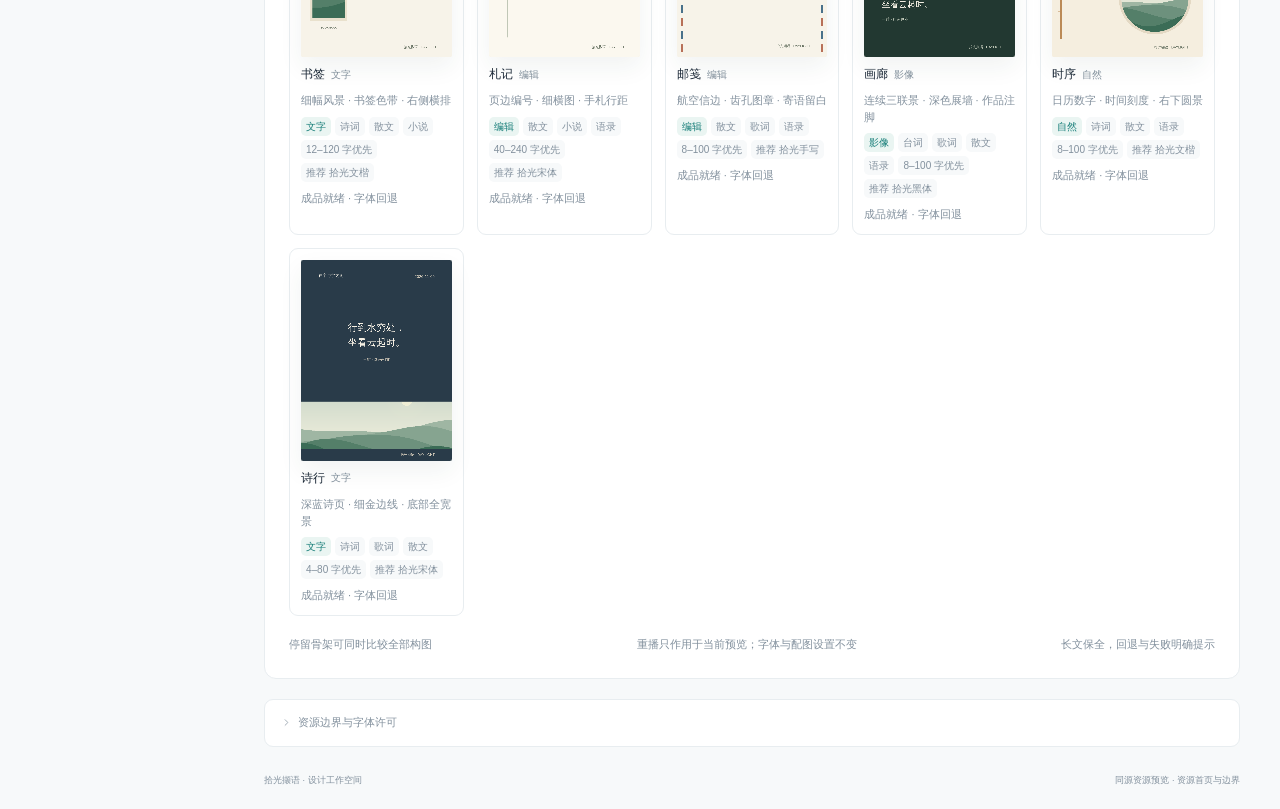
==== commit 059b7508: "Public package e3d978c25f2b1bbf15c69a5c2e453da24bb41678f2e15b7f8649c1f5e2137aaf" ====
--- a/prototype/cards.html
+++ b/prototype/cards.html
@@ -6,6 +6,7 @@
 <title>拾光撷语 · 卡片与字体设计资源</title>
 <link rel="stylesheet" href="./shared/design.css">
 <link rel="stylesheet" href="./shared/preview-shell.css">
+<link rel="stylesheet" href="./cards-studies.css">
 <script type="module" src="./shared/preview-shell.js"></script>
 <script type="module" src="./cards.js"></script>
 </head>
@@ -13,17 +14,18 @@
 <aside data-preview-navigation="cards" aria-label="原型预览导航"></aside>
 <div class="preview-body">
 <header class="preview-topbar"><div class="preview-breadcrumb"><button class="preview-menu-button" type="button" data-preview-menu aria-controls="preview-sidebar" aria-expanded="false" aria-label="打开原型导航"><span data-preview-menu-icon aria-hidden="true">☰</span></button><span>原型预览</span><span>/</span><strong>卡片与字体</strong></div><div class="preview-topbar-actions"><span class="preview-mode-label">同源资源 · 浏览器演示</span><button class="theme-button" data-theme-toggle aria-pressed="false">浅色 / 深色</button></div></header>
-<div class="preview-page-title"><div><h1>卡片与字体</h1><p>预览共享版式与生产字体，找到文字最合适的表达。</p></div><span class="preview-page-badge">15 款版式 · 同源预览</span></div>
+<div class="preview-page-title"><div><h1>卡片与字体</h1><p>预览共享版式，探索新构图与字体搭配。</p></div><span class="preview-page-badge" data-library-count>共享正式版式与字体</span></div>
 <main class="resource-frame" id="card-library">
 <header class="resource-header"><div class="brand"><span class="mark" aria-hidden="true">拾</span><div><h1>拾光撷语</h1><small>CARD & TYPE COLLECTION</small></div></div><span class="caption">项目内设计资源 · 只读素材 · 不连接业务</span></header>
 <nav class="resource-tabs" role="tablist" aria-label="卡片设计预览">
 <button id="tab-layouts" type="button" role="tab" aria-selected="true" aria-controls="pane-layouts" data-pane="layouts">01 版式方案</button>
 <button id="tab-fonts" type="button" role="tab" aria-selected="false" aria-controls="pane-fonts" data-pane="fonts">02 字体样张</button>
 <button id="tab-sync" type="button" role="tab" aria-selected="false" aria-controls="pane-sync" data-pane="sync">03 两端对照</button>
+<button id="tab-studies" type="button" role="tab" aria-selected="false" aria-controls="pane-studies" data-pane="studies">04 本轮新增 <span class="tag">NEW</span></button>
 <span class="caption" data-count>正在读取共享目录…</span>
 </nav>
 <section class="pane" id="pane-layouts" role="tabpanel" aria-labelledby="tab-layouts">
-<div class="section-heading"><h2>留白先到，诗意随后。</h2><span class="caption">15 款同源版式 · 骨架与成品对照</span></div>
+<div class="section-heading"><h2>留白先到，诗意随后。</h2><span class="caption">同源正式版式 · 骨架与成品对照</span></div>
 <div class="toolbar"><label class="field">当前版式<select data-layout aria-label="版式预览模板"></select></label><label class="field">句子长度<select data-sample aria-label="版式预览句子"></select></label><label class="field">预览字体<select data-font aria-label="版式预览字体"></select></label><label class="field">配图<select data-art aria-label="版式预览配图"><option value="mist">雾野 · 山水</option><option value="sea">海风 · 晨光</option><option value="dusk">暮色 · 远山</option><optgroup label="共享图库（已审核）" data-art-library></optgroup></select></label><label class="row small"><input data-option="showDate" type="checkbox" checked>日期</label><label class="row small"><input data-option="showBrand" type="checkbox" checked>品牌落款</label></div>
 <div class="loading-demo-controls" role="group" aria-label="加载体验演示" aria-describedby="loading-mode-note">
   <label class="field">加载模式 · 演示<select data-loading-mode aria-label="加载演示模式"><option value="auto">正常加载</option><option value="slow">慢速等待 · 演示</option><option value="error">失败状态 · 演示</option></select></label>
@@ -41,25 +43,27 @@
   <div class="loading-metrics" role="group" aria-label="本次预览设置，非性能测量"><span>1080 × 1440 · 3:4</span><span data-transition-note>过渡设定 · 骨架淡入 240 ms / 可读文字直接替换</span><span data-text-count></span></div>
   <details class="loading-details"><summary>查看版式说明与正文全文</summary><div class="loading-details-grid"><section class="layout-spec" data-spec></section><section class="layout-spec" data-fit></section></div></details>
 </section>
-<div class="section-heading collection-heading"><div><span class="eyebrow">PRODUCTION · CARD COLLECTION</span><h2>十五种写法，同一套真实画布。</h2></div><span class="tag">点选任一版式，在上方对照</span></div>
+<div class="section-heading collection-heading"><div><span class="eyebrow">PRODUCTION · CARD COLLECTION</span><h2>不同写法，同一套真实画布。</h2></div><span class="tag">点选任一版式，在上方对照</span></div>
 <div class="toolbar collection-filters"><label class="field">版式分组<select data-group aria-label="按版式分组筛选"><option value="">全部分组</option><option value="text">文字</option><option value="nature">自然</option><option value="imagery">影像</option><option value="editorial">编辑</option></select></label><label class="field">适合分类<select data-category aria-label="按内容分类筛选"></select></label><span class="caption" data-collection-summary role="status"></span><button type="button" class="quiet" data-clear-filters hidden>清除筛选</button></div>
 <div class="layout-overview" role="group" aria-label="全部正式卡片版式" data-layout-overview></div>
-<p class="notice" data-collection-empty hidden>没有符合这组筛选的版式。清除筛选即可继续查看全部 15 款；当前选中的预览保持不变。</p>
-<div class="note-strip"><span>停留骨架可同时比较十五款构图</span><span>重播只作用于当前预览；字体与配图设置不变</span><span>长文保全，回退与失败明确提示</span></div>
+<p class="notice" data-collection-empty hidden>没有符合这组筛选的版式。清除筛选即可继续查看全部正式版式；当前选中的预览保持不变。</p>
+<div class="note-strip"><span>停留骨架可同时比较全部构图</span><span>重播只作用于当前预览；字体与配图设置不变</span><span>长文保全，回退与失败明确提示</span></div>
 </section>
 <section class="pane" id="pane-fonts" role="tabpanel" aria-labelledby="tab-fonts" hidden>
+<div class="study-font-teaser"><div><strong>新补充 5 款可商用中文字体</strong><p>真实 TTF 字样、官方来源与完整许可，可搭配六款新构图试读。</p></div><button type="button" data-study-open-fonts>查看新字体 →</button></div>
 <div class="section-heading"><h2>字体不求多，气质要分明。</h2><span class="caption" data-font-count>原有字体与本轮新增</span></div>
 <div class="font-grid" data-font-grid></div><p class="preview-status" data-sample-status role="status" aria-live="polite">正在加载统一生产 TTF 字样…</p>
 <div class="notice">生产TTF随附完整 OFL 许可和版权。禁止单独售卖字体；再分发须附许可，改作字体须遵守保留名称条件。字体样张与卡片预览使用同一生产资源，加载失败与缺字回退会明确提示。</div>
 </section>
 <section class="pane" id="pane-sync" role="tabpanel" aria-labelledby="tab-sync" hidden>
 <div class="section-heading"><h2>一套参数，放到两端看。</h2><span class="caption">同一句 · 同一版式 · 同一字体</span></div>
-<p class="notice">留白、光影、字笺与其余 12 款阅读预览统一使用正式 1080 × 1440 同源画布，仅整卡等比缩放，不另做 DOM 自适应排版。对齐需保持正文、配图、版式、字体与日期/落款选项一致；每日保存入口默认版式和字体跟随当前卡片，不再由历史字体偏好覆盖，日期/品牌选项仍沿用，面板内主动选择其他设置不属于同输入对照。保存仍在原卡下拼接独立 1080 × 360 固定码区，合计 1080 × 1800，只比较前 1080 × 1440 卡片区。这里是浏览器同源对照，不是小程序、手机或全款验收结论。</p>
+<p class="notice">全部正式版式的阅读预览统一使用正式 1080 × 1440 同源画布，仅整卡等比缩放，不另做 DOM 自适应排版。对齐需保持正文、配图、版式、字体与日期/落款选项一致；每日保存入口默认版式和字体跟随当前卡片，不再由历史字体偏好覆盖，日期/品牌选项仍沿用，面板内主动选择其他设置不属于同输入对照。保存仍在原卡下拼接独立 1080 × 360 固定码区，合计 1080 × 1800，只比较前 1080 × 1440 卡片区。这里是浏览器同源对照，不是小程序、手机或全款验收结论。</p>
 <div class="sync-grid"><section class="sync-admin"><div class="sync-head"><strong>内容工作台 / 卡片详情</strong><span class="muted">设计态 · 内存预览</span></div><div class="sync-body"><figure><canvas class="preview-canvas" data-admin-canvas width="1080" height="1440" role="img" aria-label="管理端同源卡片预览"></canvas><figcaption class="preview-status" data-admin-status role="status"></figcaption></figure><div class="sync-options"><div class="inspector-tabs"><span>内容</span><span class="active">版式</span><span>配图</span><span>标签</span></div><label class="field">卡片版式<select data-layout aria-label="同步预览版式"></select></label><label class="field">字体<select data-font aria-label="同步预览字体"></select></label><label class="field">句子<select data-sample aria-label="同步预览句子"></select></label><label class="field">配图<select data-art aria-label="同步预览配图"><option value="mist">雾野 · 山水</option><option value="sea">海风 · 晨光</option><option value="dusk">暮色 · 远山</option><optgroup label="共享图库（已审核）" data-art-library></optgroup></select></label><p class="caption" data-pairing></p></div></div><div class="sync-footer"><span>同一浏览器绘图器 · 不代替真机验收</span><a href="./reader.html">打开完整阅读端设计 →</a></div></section><section><div class="sync-phone"><div class="phone-top"><span>09:41</span><span aria-hidden="true">▥　▰</span></div><div class="row between"><span class="phone-brand">拾光撷语</span><span class="capsule" aria-label="微信菜单示意">···　◉</span></div><canvas class="preview-canvas" data-reader-canvas width="1080" height="1440" role="img" aria-label="阅读端同源卡片预览"></canvas><p class="caption">阅读原卡区 · 1080 × 1440，不含保存码区</p><div class="row between"><a href="./reader.html?sheet=dates">翻到某一天</a><a href="./reader.html?sheet=export">保存卡片</a></div></div><p class="preview-status" data-reader-status role="status"></p></section></div>
 </section>
+<section class="pane" id="pane-studies" role="tabpanel" aria-labelledby="tab-studies" hidden><div data-studies><p class="notice">正在准备新构图与字体样张…</p></div></section>
 <p class="notice" id="load-error" role="alert" hidden></p>
 </main>
-<footer class="archive-note" id="archive"><details><summary>资源边界与字体许可</summary><p>版式、活动字体与批准配图来自统一清单。字体样张和卡片预览使用同一生产TTF字节；许可入口随字体清单生成。候选字体、历史WOFF样张和提案保留在本地归档，不进入公开活动包。</p><p>所有交互只改变页面内存；不连接后台，不包含账号设置或私有来源路径，也不执行真实发布。实际导出仍需在小程序和后台分别验收。</p></details></footer>
+<footer class="archive-note" id="archive"><details><summary>资源边界与字体许可</summary><p>正式版式、活动字体与批准配图来自统一清单。“本轮新增”筛选共享正式目录，使用同一生产绘图器与批准 TTF。完整许可随字体分发；设计候选样张、历史字体和归档不进入公开活动包。历史卡片轮换规则保持冻结。</p><p>所有交互只改变页面内存；不连接后台，不包含账号设置或私有来源路径，也不执行真实发布。实际导出仍需在小程序和后台分别验收。</p></details></footer>
 <footer class="preview-footer"><span>拾光撷语 · 设计工作空间</span><span>同源资源预览 · <a href="../index.html">资源首页与边界</a></span></footer>
 </div>
 </body>
--- a/prototype/shared/design.css
+++ b/prototype/shared/design.css
@@ -2,3 +2,15 @@
 .template-visual-controls{display:grid;gap:10px;padding:12px;border:1px solid var(--line);border-radius:9px;background:var(--panel);font-size:11px;color:var(--sub)}.template-visual-controls>summary{cursor:pointer;color:var(--ink);font-weight:500}.template-visual-controls>p{line-height:1.7}.visual-token-colors{display:grid;grid-template-columns:repeat(2,minmax(0,1fr));gap:8px}.visual-token-color,.visual-token-scale{display:grid;gap:5px;min-width:0}.visual-token-color>span,.visual-token-scale>span{display:flex;align-items:center;gap:6px}.visual-token-color input[type=color]{width:100%;height:30px;padding:2px}.visual-token-color input[type=checkbox]{width:14px;height:14px;margin:0}.visual-token-scale input[type=range]{width:100%;padding:0;accent-color:var(--green)}.visual-token-scale output{margin-left:auto;font-variant-numeric:tabular-nums;color:var(--ink)}.visual-token-footer{display:flex;justify-content:space-between;align-items:center;gap:8px;flex-wrap:wrap}.visual-token-footer button{min-height:28px;padding:4px 8px}.cards-visual-controls{display:grid;gap:6px;margin:0 0 16px;padding:12px 14px;border:1px solid var(--line);border-radius:10px;background:var(--panel)}.reader-visual-control{margin:12px 0}.reader-visual-control .template-visual-controls{padding:9px}@media(max-width:480px){.visual-token-colors{grid-template-columns:1fr 1fr}}
 .collection-heading{margin-top:4px;margin-bottom:8px}.layout-overview{display:grid;grid-template-columns:repeat(5,minmax(0,1fr));gap:13px;margin:14px 0 20px}.layout-card{display:flex;flex-direction:column;gap:8px;text-align:left;padding:11px;background:var(--panel);border:1px solid var(--line);border-radius:10px;min-width:0}.layout-card canvas{display:block;width:100%;height:auto;aspect-ratio:3/4;box-shadow:0 6px 14px var(--shadow)}.layout-card canvas[data-render-state=error]{outline:1px dashed var(--seal)}.layout-card[aria-pressed=true]{border-color:var(--green);background:var(--tint);box-shadow:0 0 0 1px var(--green)}.layout-card-title{display:flex;align-items:center;justify-content:space-between;gap:6px;font-size:14px}.layout-card-title small{font-size:10px;color:var(--sub)}.layout-card .caption{font-size:11px;line-height:1.5}.metadata-chips{display:flex;flex-wrap:wrap;gap:4px;line-height:1.5;overflow-wrap:anywhere}.layout-card .tag{font-size:10px;padding:2px 5px}.layout-spec>.metadata-chips{margin-top:12px}.collection-filters .field{flex:0 1 200px}@media(max-width:1000px){.layout-overview{grid-template-columns:repeat(3,minmax(0,1fr))}}@media(max-width:760px){.layout-spec:first-child dl{display:grid;width:100%;margin-top:0}.layout-spec:last-child{display:block}.layout-spec:first-child>.metadata-chips{width:100%;margin-top:0}}@media(max-width:480px){.layout-overview{grid-template-columns:repeat(2,minmax(0,1fr));gap:9px}.layout-card-title{flex-wrap:wrap}.layout-card{padding:9px}}
 .card-preview{position:relative;display:block;width:100%;aspect-ratio:3/4;overflow:hidden;isolation:isolate;border-radius:2px;background:var(--card-paper,var(--paper));box-shadow:0 10px 25px var(--shadow)}.card-result-layer{position:relative;z-index:2;display:block;width:100%;height:100%;opacity:0;pointer-events:none}.card-preview .card-result{display:block;width:100%;height:100%;margin:0;box-shadow:none;pointer-events:none}.card-skeleton-layer{position:absolute;inset:0;display:block;width:100%;height:100%;z-index:1;pointer-events:none;opacity:1}.card-preview .card-skeleton-layer{box-shadow:none}.card-preview[data-phase=loading]>.card-skeleton-layer{animation:card-skeleton-breathe 1.8s ease-in-out infinite}.card-preview[data-phase=revealing]>.card-skeleton-layer{opacity:1;animation:none;transition:none}.card-preview[data-phase=revealing][data-reveal-from=readable]>.card-skeleton-layer{opacity:0;visibility:hidden}.card-preview[data-phase=revealing]>.card-result-layer{animation:card-result-reveal 240ms cubic-bezier(.2,.7,.3,1) both}.card-preview[data-phase=revealing][data-reveal-from=readable]>.card-result-layer{opacity:1;animation:none}.card-preview[data-phase=readable]>.card-skeleton-layer,.card-preview[data-phase=ready]>.card-skeleton-layer,.card-preview[data-phase=error]>.card-skeleton-layer{opacity:0;visibility:hidden}.card-preview[data-phase=ready]>.card-result-layer{opacity:1;animation:none;pointer-events:auto}.card-preview[data-phase=ready] .card-result{pointer-events:auto}.card-readable{position:absolute;inset:0;display:block;overflow:hidden;opacity:0;pointer-events:none;z-index:1}.card-readable-sheet{position:absolute;left:0;top:0;display:block;transform:scale(var(--card-readable-scale,0));transform-origin:top left}.card-readable-layer{position:absolute;display:block}.card-readable-layer:not([data-readable-kind=text]){overflow:hidden}.card-preview[data-phase=readable]>.card-readable{opacity:1}.card-preview[data-phase=revealing]>.card-readable{opacity:0;visibility:hidden;transition:none}.card-preview[data-phase=ready]>.card-readable,.card-preview[data-phase=error]>.card-readable{visibility:hidden}.card-readable-note{position:absolute;left:7px;right:7px;bottom:5px;z-index:3;max-height:30px;overflow:hidden;padding:3px 6px;border-radius:4px;background:var(--card-paper,var(--paper));color:var(--card-muted,var(--sub));font:10px/1.5 system-ui,sans-serif;text-align:center;pointer-events:none}.card-preview:not([data-show-loading-hints=true])>.card-readable-note{display:none}.card-template-skeleton{position:relative;display:block;width:100%;aspect-ratio:3/4;overflow:hidden}.card-template-skeleton>span{position:absolute;display:block}.skeleton-fill{background:#dce2d6;border-radius:3px}.card-failure{position:absolute;inset:0;display:flex;flex-direction:column;justify-content:center;gap:14px;padding:9%;overflow:auto;background:var(--card-paper,var(--paper));color:#304537;z-index:3}.card-failure-quote{font:20px/1.85 Georgia,"Songti SC","SimSun",serif;white-space:pre-wrap;overflow-wrap:anywhere}.card-failure-source{font-size:11px;color:#647263}.card-failure-notice{font-size:11px;line-height:1.8;color:#647263;border-top:1px solid #dce2d4;padding-top:12px}.card-preview[data-phase=error]{outline:1px dashed var(--seal)}.card-preview[data-reduced-motion=true][data-phase=revealing]>.card-result-layer{opacity:1}.card-preview[data-reduced-motion=true]>.card-skeleton-layer,.card-preview[data-reduced-motion=true]>.card-readable,.card-preview[data-reduced-motion=true]>.card-result-layer{animation:none!important;transition:none!important}.card-preview[data-animation-paused=true]>.card-result-layer,.card-preview[data-animation-paused=true]>.card-skeleton-layer{animation-play-state:paused}.loading-demo-controls{display:flex;flex-wrap:wrap;align-items:center;gap:12px 20px;padding:14px 16px;border:1px solid var(--line);border-radius:12px;background:var(--panel);margin-bottom:16px}.loading-demo-controls .field{min-width:140px}.loading-demo-actions{display:flex;gap:7px;flex-wrap:wrap;align-items:center}.loading-demo-actions button{font-size:12px;min-height:35px}.loading-demo-actions button[aria-pressed=true]{background:var(--tint);border-color:var(--green)}.loading-mode-note{font-size:11px;line-height:1.8;color:var(--sub)}.loading-selected-heading{display:flex;align-items:center;justify-content:space-between;gap:16px;flex-wrap:wrap;margin-bottom:16px}.loading-selected-heading h2,.loading-selected-heading h3{font:26px/1.5 Georgia,"SimSun",serif;letter-spacing:1px}.loading-comparison{display:grid;grid-template-columns:repeat(2,minmax(0,270px));justify-content:center;align-items:start;gap:40px;padding:20px 24px 24px;background:var(--soft);border:1px solid var(--line);border-radius:12px}.loading-example{min-width:0;width:100%}.loading-example-head{display:flex;align-items:center;justify-content:space-between;gap:8px;margin-bottom:12px;flex-wrap:wrap}.loading-example-label{font-size:12px;font-weight:500;letter-spacing:1px}.loading-example-head .tag{font-size:10px}.loading-example>.preview-status{min-height:38px;font-size:10px;line-height:1.7}.loading-metrics{display:flex;justify-content:center;align-items:center;gap:8px 24px;flex-wrap:wrap;margin:14px 0 20px;color:var(--sub);font-size:11px}.loading-metrics strong{font-weight:500;color:var(--ink)}.layout-card>.card-preview{flex:none}.layout-card .card-failure{padding:9%;gap:8px}.layout-card .card-failure-quote{font-size:11px;line-height:1.6}.layout-card .card-failure-source,.layout-card .card-failure-notice{font-size:8px}.loading-details{border:1px solid var(--line);border-radius:10px;padding:12px 16px;margin:0 0 24px;background:var(--panel)}.loading-details>summary{font-size:12px;color:var(--sub);cursor:pointer}.loading-details-grid{display:grid;grid-template-columns:1fr 1fr;gap:24px;padding-top:18px}.loading-details .layout-spec h3{font-size:24px}.loading-details .layout-spec dl{margin-top:12px}.loading-details .spec-index{font-size:28px}.loading-details .spec-font{font-size:22px}.loading-reduce-motion{display:flex;gap:6px;align-items:center;font-size:11px;color:var(--sub)}@keyframes card-result-reveal{from{opacity:0}to{opacity:1}}@keyframes card-skeleton-breathe{0%,100%{opacity:.64}50%{opacity:1}}@media(max-width:760px){.loading-comparison{gap:22px;padding:18px;grid-template-columns:repeat(2,minmax(0,240px))}.loading-details-grid{grid-template-columns:1fr}.loading-demo-controls{gap:12px}.loading-selected-heading h2,.loading-selected-heading h3{font-size:23px}}@media(max-width:480px){.loading-comparison{gap:12px;padding:12px}.loading-example-head{gap:3px;margin-bottom:8px}.loading-example-label{font-size:11px;letter-spacing:0}.loading-example-head .caption{font-size:9px}.loading-example>.preview-status{font-size:9px}.loading-demo-controls .field{flex:1;min-width:0}.loading-demo-actions{gap:5px;width:100%}.loading-demo-actions button{flex:1;white-space:nowrap;padding:6px 8px}.loading-metrics{gap:7px 14px;justify-content:flex-start}.loading-example .card-failure-quote{font-size:12px;line-height:1.6}.loading-example .card-failure{gap:8px}.loading-example .card-failure-notice,.loading-example .card-failure-source{font-size:9px}}.loading-stage{display:block;min-height:0;padding:22px 26px;margin-bottom:24px;background-image:none;background:var(--panel)}.loading-detail-copy{white-space:pre-wrap;overflow-wrap:anywhere}.card-failure{color:var(--card-ink,#304537)}.card-failure-source,.card-failure-notice{color:var(--card-muted,#647263)}@media(max-width:760px){.loading-stage{display:block;min-height:0;padding:16px}.loading-stage .loading-example{width:100%;max-width:none;margin:0}}@media(prefers-reduced-motion:reduce){.card-skeleton-layer,.card-readable,.card-result-layer{animation:none!important;transition:none!important}.card-preview[data-phase=revealing]>.card-result-layer{opacity:1}}
+
+/* Unified disclosure marker (prototype parity with the workbench): the native <summary> marker is a
+   font glyph that iOS renders as a blue emoji-style triangle and that never changes on open. Draw a
+   stroke chevron in CSS instead; it rotates with [open]. Summaries that are buttons/popover triggers
+   opt out with data-disclosure="none". */
+:where(body details:not([data-disclosure="none"])>summary){list-style:none;cursor:pointer;-webkit-tap-highlight-color:transparent}
+:where(body details:not([data-disclosure="none"])>summary)::-webkit-details-marker{display:none}
+:where(body details:not([data-disclosure="none"])>summary)::marker{content:""}
+:where(body details:not([data-disclosure="none"])>summary:not(.button):not(.nx-tpl-library-summary))::before,
+:where(body details:not([data-disclosure="none"])>summary.nx-tpl-library-summary)::after{content:"";display:inline-block;flex:0 0 auto;width:1em;height:1em;margin-inline-end:.5em;vertical-align:-.14em;background:currentColor;opacity:.8;-webkit-mask:url("data:image/svg+xml,%3Csvg xmlns='http://www.w3.org/2000/svg' viewBox='0 0 24 24' fill='none' stroke='%23000' stroke-width='2' stroke-linecap='round' stroke-linejoin='round'%3E%3Cpath d='m6 9 6 6 6-6'/%3E%3C/svg%3E") center / contain no-repeat;mask:url("data:image/svg+xml,%3Csvg xmlns='http://www.w3.org/2000/svg' viewBox='0 0 24 24' fill='none' stroke='%23000' stroke-width='2' stroke-linecap='round' stroke-linejoin='round'%3E%3Cpath d='m6 9 6 6 6-6'/%3E%3C/svg%3E") center / contain no-repeat;transform:rotate(-90deg);transition:transform .2s ease}
+:where(body details[open]:not([data-disclosure="none"])>summary:not(.button):not(.nx-tpl-library-summary))::before,
+:where(body details[open]:not([data-disclosure="none"])>summary.nx-tpl-library-summary)::after{transform:rotate(0deg)}
--- a/prototype/cards-studies.css
+++ b/prototype/cards-studies.css
@@ -0,0 +1 @@
+.study-intro{display:flex;align-items:center;justify-content:space-between;gap:32px;padding:10px 0 22px}.study-intro h2{font:500 30px/1.5 Georgia,"Songti SC","SimSun",serif;margin:10px 0 7px;letter-spacing:1px}.study-intro p{color:var(--sub);font-size:13px}.study-intro-count{display:flex;gap:24px;align-items:center;flex-shrink:0}.study-intro-count strong{font:42px/1.15 Georgia,serif;text-align:center;color:var(--green)}.study-intro-count small{display:block;font:11px/2.2 system-ui,sans-serif;color:var(--sub);white-space:nowrap}.study-intro-count>span{color:var(--line);font-size:28px}.study-boundary{display:flex;gap:10px;align-items:center;flex-wrap:wrap;color:var(--sub);font-size:12px;border-top:1px solid var(--line);padding-top:13px;margin-bottom:18px}.study-boundary button{margin-left:auto;padding:5px 0;min-height:28px;font-size:12px}.study-stage{display:grid;grid-template-columns:minmax(220px,360px) minmax(260px,1fr);gap:clamp(24px,4vw,62px);padding:28px 34px;border:1px solid var(--line);border-radius:14px;background:var(--panel);scroll-margin-top:25px}.study-feature{min-width:0;align-self:start}.study-canvas-wrap{position:relative;background:#f7f3e8;aspect-ratio:3/4}.study-canvas-wrap canvas[data-study-state=loading]{opacity:.22}.study-canvas-wait{position:absolute;inset:0;display:grid;place-content:center;color:#647263;background:#f7f3e866;font-size:12px}.study-feature figcaption{color:var(--sub);font-size:11px;line-height:1.7;margin-top:13px;min-height:36px}.study-inspector{min-width:0;align-self:center}.study-selected-heading{padding-bottom:19px;border-bottom:1px solid var(--line);margin-bottom:19px}.study-selected-heading h3{font:500 34px/1.4 Georgia,"SimSun",serif;letter-spacing:5px;margin:7px 0}.study-selected-heading p{color:var(--sub);font-size:13px}.study-controls{display:grid;grid-template-columns:1fr 1fr;gap:12px}.study-wide{grid-column:1/-1}.study-switches{font-size:12px;margin:15px 0 18px;gap:20px}.study-switches button{font-size:12px;padding:5px 9px;min-height:30px}.study-details{display:grid;grid-template-columns:58px minmax(0,1fr);gap:10px;margin:0;padding-top:16px;border-top:1px solid var(--line);font-size:12px}.study-details dt{color:var(--sub)}.study-details dd{margin:0}.study-length{font-size:11px;color:var(--sub);margin-top:18px}.study-collection-heading{margin-top:32px}.study-collection-heading h2,.study-font-section h2{font-size:23px;margin-top:4px}.study-gallery{display:grid;grid-template-columns:repeat(3,minmax(0,1fr));gap:18px}.study-choice{padding:15px;display:flex;flex-direction:column;gap:7px;text-align:left;border-radius:12px;background:var(--panel);min-width:0}.study-choice canvas{width:100%;height:auto;aspect-ratio:3/4;box-shadow:0 6px 17px var(--shadow);background:#f7f3e8}.study-choice canvas[data-study-state=loading]{opacity:.3}.study-choice[aria-pressed=true]{border-color:var(--green);background:var(--tint);box-shadow:0 0 0 1px var(--green)}.study-choice-heading{display:flex;justify-content:space-between;align-items:center;margin-top:8px}.study-choice-heading strong{font:500 20px/1.4 Georgia,"SimSun",serif;letter-spacing:2px}.study-choice-heading small{font:18px Georgia,serif;color:var(--sub)}.study-choice-state{display:block;font-size:10px;line-height:1.6;color:var(--sub);margin-top:auto;padding-top:4px}.study-font-section{margin-top:40px;padding-top:30px;border-top:1px solid var(--line);scroll-margin-top:25px}.study-font-intro{color:var(--sub);font-size:13px;max-width:760px;margin-bottom:20px}.study-font-grid{display:grid;grid-template-columns:repeat(2,minmax(0,1fr));gap:18px}.study-font-tile{padding:23px;border:1px solid var(--line);border-radius:12px;background:var(--panel);min-width:0}.study-font-tile.selected{box-shadow:0 0 0 1px var(--green);border-color:var(--green)}.study-font-heading{display:flex;justify-content:space-between;gap:10px;align-items:center;margin-bottom:10px}.study-font-tile h3{font-size:18px;font-weight:500;margin-bottom:3px}.study-font-specimen{font-size:clamp(22px,2.1vw,31px);line-height:1.8;padding:23px 0;margin:9px 0 15px;border-bottom:1px solid var(--line);color:var(--ink);min-height:140px}.study-font-specimen>p+p{font-size:.78em;color:var(--sub);margin-top:8px}.study-font-specimen:not([data-loaded=true]){visibility:hidden}.study-font-use{font-size:13px;margin-bottom:7px}.study-font-actions{display:flex;flex-wrap:wrap;align-items:center;gap:14px;margin-top:13px;font-size:12px}.study-font-actions button{font-size:12px}.study-font-actions a{margin-left:auto}.study-license{border-top:1px solid var(--line);margin-top:20px;padding-top:13px;font-size:11px;color:var(--sub)}.study-license summary{cursor:pointer}.study-license p{margin:12px 0;line-height:1.8}.study-digest{overflow-wrap:anywhere;font-family:ui-monospace,monospace;font-size:10px}.study-font-summary{font-size:12px;color:var(--sub);margin-top:18px}.study-font-teaser{display:flex;align-items:center;justify-content:space-between;gap:18px;margin-bottom:24px;padding:16px 20px;border:1px solid var(--line);background:var(--panel);border-radius:10px}.study-font-teaser p{font-size:12px;color:var(--sub);margin-top:4px}.study-font-teaser button{font-size:12px;flex-shrink:0}@media(min-width:1500px){.study-gallery{grid-template-columns:repeat(6,minmax(0,1fr))}.study-choice{padding:11px}.study-choice-heading strong{font-size:17px}.study-choice .caption{font-size:11px}}@media(max-width:1000px){.study-stage{padding:22px;gap:26px;grid-template-columns:minmax(210px,1fr) minmax(240px,1.15fr)}.study-intro-count{gap:16px}.study-font-specimen{font-size:25px}.study-font-tile{padding:18px}}@media(max-width:760px){.study-intro{align-items:start;gap:15px;flex-wrap:wrap}.study-intro h2{font-size:25px}.study-intro-count{gap:24px}.study-intro-count strong{font-size:30px}.study-intro-count small{font-size:10px}.study-stage{grid-template-columns:1fr;padding:20px}.study-feature{width:100%;max-width:340px;margin:auto}.study-selected-heading h3{font-size:28px}.study-gallery{grid-template-columns:repeat(2,minmax(0,1fr));gap:12px}.study-choice{padding:11px}.study-choice-heading strong{font-size:18px}.study-font-grid{grid-template-columns:1fr}.study-font-specimen{font-size:29px}.study-boundary button{margin-left:0}.study-font-teaser{align-items:start;flex-wrap:wrap}.study-font-section{margin-top:30px}.study-details{grid-template-columns:54px minmax(0,1fr)}}@media(max-width:380px){.study-gallery{grid-template-columns:1fr}.study-controls{grid-template-columns:1fr}.study-wide{grid-column:auto}.study-font-specimen{font-size:24px}}
